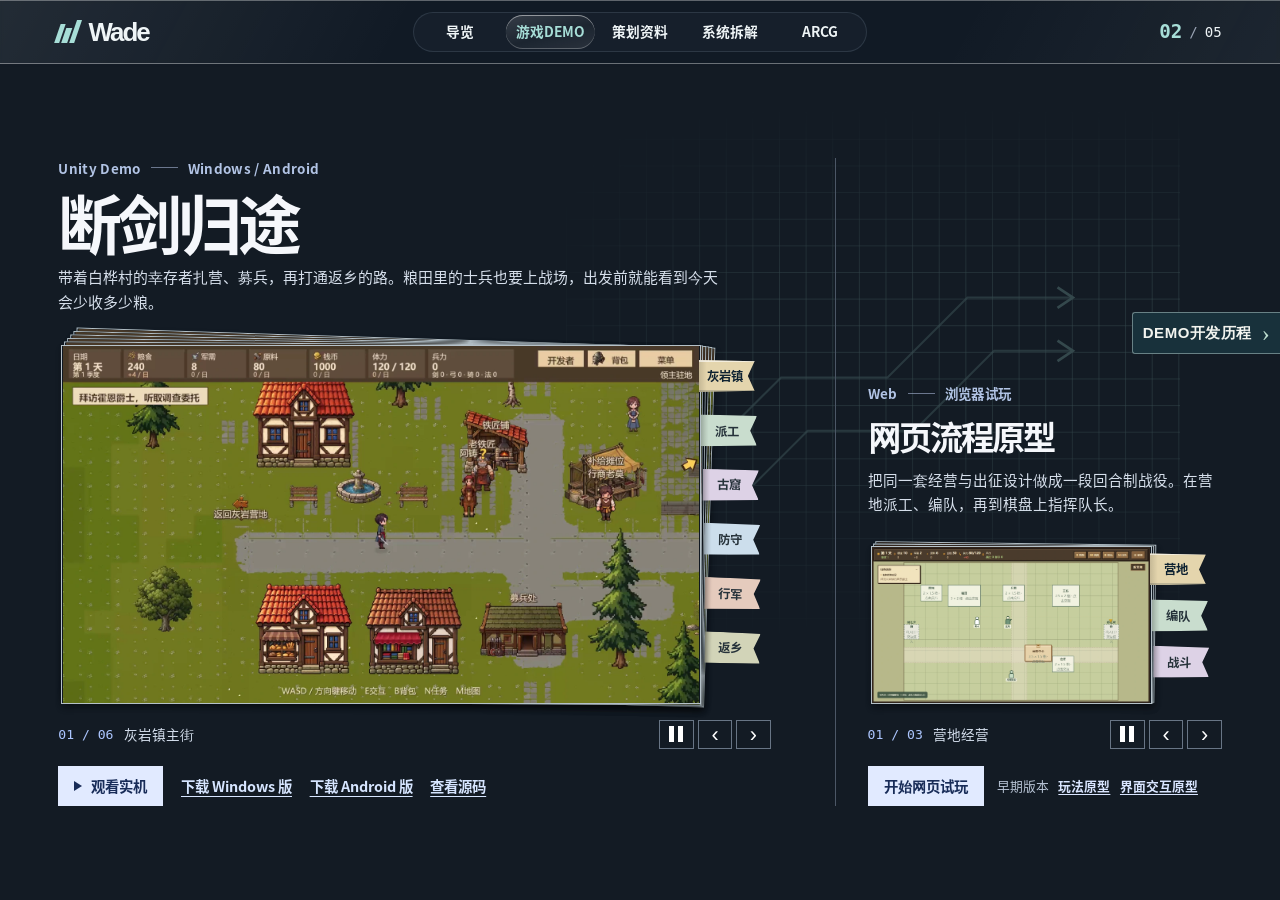
==== history-preview/index.html @ 0aab3ad0 "Publish revised portfolio PDFs and eight-stage development board" ====
<!doctype html>
<html lang="zh-CN">
<head><link rel="stylesheet" href="tabs.css"><script src="demo-entry.js"></script>
  <meta charset="utf-8">
  <meta name="viewport" content="width=device-width, initial-scale=1, viewport-fit=cover">
  <meta name="theme-color" content="#edf1f6">
  <meta name="description" content="金权伟的游戏策划作品。试玩《断剑归途》，阅读玩法设计、制作规格和两篇商业游戏系统拆解。">
  <title>金权伟 Wade · 游戏策划作品集</title>
  <link rel="icon" href="../assets/exhibit/mark.svg" type="image/svg+xml">
  <link rel="stylesheet" href="../style.css">
  <script defer blocking="render" src="portfolio.js"></script>
</head>
<body>
<a class="skip" href="#main">跳至作品</a>
<header class="mast">
  <div class="mast-inner">
    <a class="brand" href="#top" aria-label="Wade，返回作品导览"><i class="fold-mark" aria-hidden="true"><i></i><i></i><i></i></i><b>Wade</b></a>
    <nav class="track" aria-label="作品章节">
      <a href="#top" aria-current="location">导览</a><a href="#flagship">游戏DEMO</a><a href="#materials">策划资料</a><a href="#research">系统拆解</a><a href="#arcg">ARCG</a>
    </nav>
    <span class="folio" aria-live="polite"><strong id="folio-index">01</strong><span>/</span>05</span>
  </div>
</header>
<main id="main" tabindex="-1">
  <section class="scene home" id="top" aria-labelledby="home-title">
    <div class="home-poster">
      <div class="poster-inner">
        <div class="signature">
          <p class="byline"><b>金权伟</b><span lang="en">Wade</span></p>
          <h1 id="home-title">游戏策划<br><em>作品集</em></h1>
          <p class="intent"><span>求职意向</span>系统策划 / 玩法策划</p>
          <div class="portfolio-pdf"><a class="pdf-read" href="../assets/files/portfolio.pdf" target="_blank" rel="noopener">阅读作品集 PDF</a><span>13 页</span><a class="pdf-download" href="../assets/files/portfolio.pdf" download="金权伟_游戏策划作品集.pdf">下载 PDF</a></div>
          <div class="contact"><a href="mailto:austwed@foxmail.com">austwed@foxmail.com</a><span>微信　austwed</span></div>
        </div>
        <div class="exhibit" aria-label="《断剑归途》世界地图、策划文档、拆解内页和 ARCG 实机">
          <div class="registration" aria-hidden="true"><i></i><i></i></div>
          <a class="sheet sample-spec" data-piece="materials" href="#materials"><span class="paper-excerpt"><small>断剑归途 · 游戏设计规格书</small><strong>队长成长</strong><span>第 4.6 节　规格节选</span><span class="spec-lines"><span>成长范围<b>1 至 9 级</b></span><span>主动技能<b>每人 1 个</b></span><span>随机队长特性<b>0 至 3 项</b></span></span></span><span class="piece-caption"><b>策划文档</b></span></a>
          <a class="sheet sample-research" data-piece="research" href="#research"><span class="paper-excerpt"><small>边缘世界 · 系统设计拆解</small><strong>4.3 工作管理</strong><span>4.3.1 工作优先级</span><img src="../assets/exhibit/work-priorities.webp" alt="拆解原文图 4-2，殖民者工作优先级面板"><small>图 4-2　工作优先级面板</small></span><span class="piece-caption"><b>游戏拆解案</b></span></a>
          <a class="map-piece" data-piece="flagship" href="#flagship">
            <span class="paper-map" role="img" aria-label="《断剑归途》游戏中的山脉、河流与村镇道路"><i></i><i></i><i></i><i></i></span>
            <span class="piece-caption"><b>RPG DEMO</b></span>
          </a>
          <a class="sample-arcg" data-piece="arcg" href="#arcg"><img src="../assets/arcg.webp" alt="桌面实体卡上的 AR 战斗"><span class="piece-caption"><b>AR卡牌毕设</b></span></a>
        </div>
      </div>
    </div>
    <div class="inventory wrap" aria-label="完整作品目录">
      <div class="catalog-column" data-group="flagship">
        <h2><a href="#flagship"><span>02</span>游戏与原型</a></h2>
        <ul>
          <li><a href="https://github.com/Austwed/RPGDemo/releases/tag/v0.1.0" target="_blank" rel="noopener">《断剑归途》Unity Demo</a></li>
          <li><a href="https://www.bilibili.com/video/BV1dsyDzPEdx/" target="_blank" rel="noopener">Unity 实机（可暂停即时战斗）</a></li>
          <li><a href="../assets/play/birch-camp/index.html" target="_blank" rel="noopener">网页流程原型（回合制）</a></li>
          <li><a href="../assets/prototypes/gameplay/index.html" target="_blank" rel="noopener">玩法原型</a><a href="../assets/prototypes/interaction/index.html" target="_blank" rel="noopener">界面交互原型</a></li>
        </ul>
      </div>
      <div class="catalog-column" data-group="materials">
        <h2><a href="#materials"><span>03</span>设计与制作资料</a></h2>
        <ul>
          <li><a href="../read/brief/index.html" target="_blank" rel="noopener">《断剑归途》<wbr><span class="work-name">玩法与流程设计</span></a></li>
          <li><a href="../read/design/index.html" target="_blank" rel="noopener">《断剑归途》<wbr><span class="work-name">游戏设计规格书</span></a></li>
          <li><a href="../read/system-table/index.html" target="_blank" rel="noopener">系统数值配置表</a><a href="../read/trial-table/index.html" target="_blank" rel="noopener">试玩调参表</a></li>
          <li><a href="../assets/tools/map-editor/index.html" target="_blank" rel="noopener">场景地图编辑器</a><a href="../read/retrospective/index.html" target="_blank" rel="noopener">项目复盘</a></li>
          <li><a href="https://github.com/Austwed/RPGDemo" target="_blank" rel="noopener">Unity 工程源码</a><a href="../read/demo-study/index.html" target="_blank" rel="noopener">《断剑归途》Demo 拆解案</a></li>
        </ul>
      </div>
      <div class="catalog-column" data-group="research">
        <h2><a href="#research"><span>04</span>游戏系统拆解</a></h2>
        <ul><li><a href="../assets/files/rimworld.pdf" target="_blank" rel="noopener">《边缘世界》<wbr><span class="work-name">系统设计拆解</span></a></li><li><a href="../assets/files/starrail.pdf" target="_blank" rel="noopener">《崩坏：星穹铁道》<wbr><span class="work-name">系统设计拆解</span></a></li></ul>
      </div>
      <div class="catalog-column" data-group="arcg">
        <h2><a href="#arcg"><span>05</span>ARCG</a></h2>
        <ul>
          <li><a href="../assets/documents/arcg-portfolio-case.pdf" target="_blank" rel="noopener">ARCG 实体卡牌对战</a></li>
          <li><a href="https://www.bilibili.com/video/BV1gdEE6pEBU/" target="_blank" rel="noopener">ARCG 实机演示</a><a href="../assets/files/thesis.pdf" target="_blank" rel="noopener">毕业论文</a></li>
        </ul>
      </div>
    </div>
  </section>

  <section class="scene flagship" id="flagship" aria-labelledby="game-title"><button class="history-trigger" type="button">DEMO开发历程<i>›</i></button>
    <svg class="tactics" viewBox="0 -140 600 530" aria-hidden="true"><defs><pattern id="tiles" width="26" height="26" patternUnits="userSpaceOnUse"><path d="M26 0H0V26" fill="none" stroke="currentColor"/></pattern>
      <linearGradient id="grid-fade" x2="0" y2="1" gradientUnits="objectBoundingBox"><stop offset="0%" stop-color="white" stop-opacity="0"/><stop offset="34%" stop-color="white"/><stop offset="56%" stop-color="white"/><stop offset="82%" stop-color="white" stop-opacity=".4"/><stop offset="100%" stop-color="white" stop-opacity="0"/></linearGradient>
      <mask id="tactics-fade"><rect y="-140" width="600" height="530" fill="url(#grid-fade)"/></mask></defs>
      <path fill="url(#tiles)" mask="url(#tactics-fade)" d="M0 -140h600v530H0z"/><g fill="none" stroke="currentColor" stroke-width="2"><path class="route" pathLength="1" d="M28 207h104l78-78h104l78-78h103"/><path class="route" pathLength="1" d="M80 233h104l52-52h104l78-78h77"/>
<path class="signal first" d="M-15 -10 0 0-15 10"/><path class="signal second" d="M-15 -10 0 0-15 10"/></g></svg>
    <div class="wrap game-spread">
      <article class="game-main">
        <div class="game-preview">
        <p class="eyeline">Unity Demo <span class="rule"></span> Windows / Android</p>
        <h2 id="game-title">断剑归途</h2>
        <p class="lead">带着白桦村的幸存者扎营、募兵，再打通返乡的路。粮田里的士兵也要上战场，出发前就能看到今天会少收多少粮。</p>
        <div class="album" id="unity-album" aria-label="Unity 实机相册">
          <div class="album-stage"><div class="prints"><img src="../assets/exhibit/town.webp" alt="Unity 实机，灰岩镇主街"></div></div>
          <div class="album-foot"><span class="frame-count">01 / 06</span><span class="frame-caption">灰岩镇主街</span><div class="album-buttons"><button type="button" data-step="-1" aria-label="Unity 相册上一张">‹</button><button type="button" data-step="1" aria-label="Unity 相册下一张">›</button></div></div>
        </div>
        </div>
        <div class="actions"><a class="action-primary" href="https://www.bilibili.com/video/BV1dsyDzPEdx/" target="_blank" rel="noopener"><i class="play" aria-hidden="true"></i>观看实机</a><a href="https://github.com/Austwed/RPGDemo/releases/download/v0.1.0/RPGDemo-Windows-x64-0e2e657.zip" target="_blank" rel="noopener">下载 Windows 版</a><a href="https://github.com/Austwed/RPGDemo/releases/download/v0.1.0/RPGDemo-Android-arm64-0e2e657.apk" target="_blank" rel="noopener">下载 Android 版</a><a href="https://github.com/Austwed/RPGDemo" target="_blank" rel="noopener">查看源码</a></div>
      </article>
      <article class="game-proto">
        <div class="game-preview">
        <p class="eyeline">Web <span class="rule"></span> 浏览器试玩</p>
        <h3>网页流程原型</h3>
        <p class="lead">把同一套经营与出征设计做成一段回合制战役。在营地派工、编队，再到棋盘上指挥队长。</p>
        <div class="album" id="web-album" aria-label="网页流程原型相册">
          <div class="album-stage"><div class="prints"><img src="../assets/exhibit/web-camp.webp" alt="网页流程原型，营地设施与工作岗位"></div></div>
          <div class="album-foot"><span class="frame-count">01 / 03</span><span class="frame-caption">营地经营</span><div class="album-buttons"><button type="button" data-step="-1" aria-label="网页原型相册上一张">‹</button><button type="button" data-step="1" aria-label="网页原型相册下一张">›</button></div></div>
        </div>
        </div>
        <div class="proto-footer"><div class="actions"><a class="action-primary" href="../assets/play/birch-camp/index.html" target="_blank" rel="noopener">开始网页试玩</a></div>
        <p class="early">早期版本 <a href="../assets/prototypes/gameplay/index.html" target="_blank" rel="noopener">玩法原型</a><a href="../assets/prototypes/interaction/index.html" target="_blank" rel="noopener">界面交互原型</a></p></div>
      </article>
    </div>
  </section>

  <section class="scene materials" id="materials" aria-labelledby="docs-title">
    <div class="wrap docs-inner">
      <div class="section-head docs-head"><div><p class="eyeline">断剑归途</p><h2 id="docs-title">设计与制作资料</h2></div><div class="project-reading"><p class="history-link">从早期灰盒到返乡主线<a class="text-link" href="../read/retrospective/index.html" target="_blank" rel="noopener">阅读项目复盘</a></p><p class="history-link">GitHub 公开目录<a class="text-link" href="https://github.com/Austwed/RPGDemo/tree/main/%E7%AD%96%E5%88%92/DEMO" target="_blank" rel="noopener">查看 DEMO 策划资料</a></p><p class="history-link">系统与数值解析<a class="text-link" href="../read/demo-study/index.html" target="_blank" rel="noopener">阅读《断剑归途》Demo 拆解案</a></p></div></div>
      <div class="books">
        <article class="book-entry">
          <a href="../read/brief/index.html" class="book-jacket brief-jacket" aria-label="阅读《断剑归途》玩法与流程设计" target="_blank" rel="noopener"><span>断剑归途</span><b>玩法与<br>流程设计</b><i class="route-graphic" aria-hidden="true"></i><small><i>玩法设计　/　</i>6 章</small></a>
          <div class="book-copy"><p class="eyeline">玩法设计 · 6 章</p><h3><a href="../read/brief/index.html" target="_blank" rel="noopener">主线分支与场景交互</a></h3><p>从白桦村启程到返乡，沿途看玩家怎样派工、编队，以及在关键节点做选择。</p><a class="text-link" href="../read/brief/index.html" target="_blank" rel="noopener">阅读全文</a></div>
        </article>
        <article class="book-entry">
          <a href="../read/design/index.html" class="book-jacket spec-jacket" aria-label="阅读《断剑归途》游戏设计规格书" target="_blank" rel="noopener"><span>断剑归途</span><b>游戏设计<br>规格书</b><i class="spec-graphic" aria-hidden="true"></i><small><i>制作规格　/　</i>12 章</small></a>
          <div class="book-copy"><p class="eyeline">制作规格 · 12 章</p><h3><a href="../read/design/index.html" target="_blank" rel="noopener">系统规则、数值与验收</a></h3><p>可逐项查数值公式、关卡触发条件、存档写入时机和实机验收标准。</p><div class="inline-links"><a class="text-link" href="../read/design/index.html" target="_blank" rel="noopener">阅读全文</a><a class="text-link" download="断剑归途-游戏设计规格书.pdf" href="../assets/files/design-spec.pdf" target="_blank" rel="noopener">下载 PDF</a></div></div>
        </article>
      </div>
      <div class="ledger-pair">
        <div class="resource-ledger"><h3>数值配表</h3>
          <div><a href="../read/system-table/index.html" target="_blank" rel="noopener">系统数值配置表</a><p>六个配置页签加字段定义，按四个主题在线查阅。</p><small><a href="../assets/files/system.xlsx" download="断剑归途-系统数值配置表.xlsx">下载 XLSX</a></small></div>
          <div><a href="../read/trial-table/index.html" target="_blank" rel="noopener">试玩调参表</a><p>单页八个配置区，按对象查单位、装备、营地产出和关卡军需。</p><small><a href="../assets/files/trial.xlsx" download="断剑归途-试玩调参表.xlsx">下载 XLSX</a></small></div>
        </div>
        <div class="resource-ledger"><h3>工程与工具</h3>
          <div><a href="../assets/tools/map-editor/index.html" target="_blank" rel="noopener">场景地图编辑器</a><p>打开七张底图，改地形、部署区和出口。</p><small>Web</small></div>
          <div><a href="https://github.com/Austwed/RPGDemo" target="_blank" rel="noopener">Unity 工程源码</a><p>场景、运行脚本、配置与版本记录。</p><small>GitHub</small></div>
        </div>
      </div>
    </div>
  </section>

  <section class="scene research" id="research" aria-label="游戏系统拆解">
    <div class="shelf wrap"><h2>游戏系统拆解</h2><div class="volumes"><article class="volume bronze"><div class="binding">
        <button type="button" class="lid" aria-expanded="false" aria-controls="rimworld-contents" aria-label="翻开《边缘世界》目录"><span class="edition">系统设计拆解　/　金权伟</span><span class="seal"><img alt="" src="../assets/exhibit/rimworld-icon.webp"></span><span class="book-name">边缘世界</span><i lang="en">RimWorld</i><span class="lid-foot">26 页 · PDF <b>翻开目录</b></span></button>
        <div class="contents" id="rimworld-contents" inert><div class="toc-head"><h3>边缘世界 · 目录</h3><button type="button" class="shut">合上</button></div><ol><li><a target="_blank" rel="noopener" href="../assets/files/rimworld.pdf#page=3"><span>01</span><strong>游戏信息</strong><small>产品概况</small><b>3</b></a></li><li><a target="_blank" rel="noopener" href="../assets/files/rimworld.pdf#page=4"><span>02</span><strong>核心玩法</strong><small>操作与体验</small><b>4</b></a></li><li><a target="_blank" rel="noopener" href="../assets/files/rimworld.pdf#page=7"><span>03</span><strong>殖民者系统</strong><small>能力与身心状态</small><b>7</b></a></li><li><a target="_blank" rel="noopener" href="../assets/files/rimworld.pdf#page=11"><span>04</span><strong>经营系统</strong><small>工作管理、基地布局</small><b>11</b></a></li><li><a target="_blank" rel="noopener" href="../assets/files/rimworld.pdf#page=17"><span>05</span><strong>战斗系统</strong><small>防护与战术部署</small><b>17</b></a></li><li><a target="_blank" rel="noopener" href="../assets/files/rimworld.pdf#page=24"><span>06</span><strong>总结</strong><small>局限与扩展</small><b>24</b></a></li></ol><div class="volume-actions"><a class="whole" href="../assets/files/rimworld.pdf" target="_blank" rel="noopener">从头开始阅读</a><a class="whole" href="../assets/files/rimworld.pdf" download="边缘世界-拆解案.pdf">下载文件</a></div></div></div><p class="volume-note">从殖民者的能力与伤病，读到工作分配、基地布局和袭击防守。</p></article><article class="volume astral"><div class="binding">
        <button type="button" class="lid" aria-expanded="false" aria-controls="starrail-contents" aria-label="翻开《崩坏：星穹铁道》目录"><span class="edition">系统设计拆解　/　金权伟</span><span class="seal"><img alt="" src="../assets/exhibit/starrail-icon.webp"></span><span class="book-name">崩坏：<wbr><span style="white-space:nowrap">星穹铁道</span></span><i lang="en">Honkai: Star Rail</i><span class="lid-foot">36 页 · PDF <b>翻开目录</b></span></button>
        <div class="contents" id="starrail-contents" inert><div class="toc-head"><h3>崩坏：星穹铁道 · 目录</h3><button type="button" class="shut">合上</button></div><ol><li><a target="_blank" rel="noopener" href="../assets/files/starrail.pdf#page=3"><span>01</span><strong>游戏概述</strong><small>定位与循环</small><b>3</b></a></li><li><a target="_blank" rel="noopener" href="../assets/files/starrail.pdf#page=5"><span>02</span><strong>角色与养成系统</strong><small>遗器与资源</small><b>5</b></a></li><li><a target="_blank" rel="noopener" href="../assets/files/starrail.pdf#page=11"><span>03</span><strong>战斗与关卡系统</strong><small>配队与挑战</small><b>11</b></a></li><li><a target="_blank" rel="noopener" href="../assets/files/starrail.pdf#page=20"><span>04</span><strong>商业化系统</strong><small>货币与跃迁</small><b>20</b></a></li><li><a target="_blank" rel="noopener" href="../assets/files/starrail.pdf#page=27"><span>05</span><strong>运营系统</strong><small>版本与日常</small><b>27</b></a></li><li><a target="_blank" rel="noopener" href="../assets/files/starrail.pdf#page=34"><span>06</span><strong>剧情与叙事系统</strong><small>角色与剧情</small><b>34</b></a></li><li><a target="_blank" rel="noopener" href="../assets/files/starrail.pdf#page=35"><span>07</span><strong>系统联动与设计总结</strong><small>设计总结</small><b>35</b></a></li></ol><div class="volume-actions"><a class="whole" href="../assets/files/starrail.pdf" target="_blank" rel="noopener">从头开始阅读</a><a class="whole" href="../assets/files/starrail.pdf" download="崩坏：星穹铁道-拆解案.pdf">下载文件</a></div></div></div><p class="volume-note">沿角色获取、组队和高难挑战，追踪养成投入、商业化与版本运营。</p></article></div></div></section>
  <section id="arcg" class="scene ar-show" aria-labelledby="ar-title"><div class="ar-layout wrap"><div class="ar-text"><p class="eyeline">本科毕业设计　/　Unity · Vuforia</p><h2 id="ar-title">ARCG</h2><h3>实体卡牌对战</h3><p>把角色卡放到桌上，镜头里就多了一名战斗角色。图鉴保存卡牌等级和归属，移走环境卡，场上的持续效果也随之解除。</p><div class="inline-links"><a href="../assets/documents/arcg-portfolio-case.pdf" target="_blank" rel="noopener">两页项目案例</a><a href="../assets/files/thesis.pdf" target="_blank" rel="noopener">阅读毕业论文</a></div></div><a class="ar-monitor" href="https://www.bilibili.com/video/BV1gdEE6pEBU/" target="_blank" rel="noopener"><img src="../assets/arcg.webp" alt="实体卡牌上显示角色与对战状态"><span><i class="play"></i> 观看B站实机演示视频</span></a><a class="catalog-photo" href="../assets/documents/arcg-portfolio-case.pdf#page=2" target="_blank" rel="noopener"><img src="../assets/exhibit/arcg-catalog.webp" alt="ARCG 图鉴实机，角色卡列表、模型和解锁费用"><span>角色卡图鉴</span></a><div class="catalog-story"><h3>卡牌图鉴与养成</h3><p><span>图鉴按角色、道具和环境分组，选中卡牌即可查看模型、等级和养成费用。</span><span>玩家可以在图鉴里分配角色卡，识卡入场时会核对归属。</span></p><a class="text-link" href="../assets/documents/arcg-portfolio-case.pdf#page=2" target="_blank" rel="noopener">查看图鉴设计</a></div></div></section>
</main>
<script defer src="../analytics.js" data-account="austwade"></script>
</body>
</html>
---- history-preview/tabs.css ----
.branch-tab,#back.branch-tab,.history-trigger{
 position:absolute;z-index:5;top:var(--tab-y,33vh);transform:translateY(-50%);
 width:148px;height:42px;display:flex;align-items:center;justify-content:space-evenly;
 background:#18313b;color:#f2f4ef;border:1px solid #688185;border-radius:0;
 font:600 15px/1.2 "Microsoft YaHei",sans-serif;letter-spacing:.035em;cursor:pointer;padding:0
}
#back.branch-tab{left:0;border-left:0;border-radius:0 3px 3px 0}
.history-trigger{right:0;border-right:0;border-radius:3px 0 0 3px}
.branch-tab i,.history-trigger i{font:24px/1 Georgia,serif;color:#bddecf}
.branch-tab:hover,.history-trigger:hover{background:#2d4c54}
@media(min-width:960px){.cover .flagship .tactics{top:calc(var(--tab-y,33vh) - 4vw);right:100px}}
@media(max-width:959px){.history-trigger{position:relative;top:auto;transform:none;align-self:flex-end;margin:8px 0}#back.branch-tab{position:relative;top:auto;transform:none;margin-top:8px}}
.flagship .tactics{margin-top:-11.2vw}
.flagship.is-current .tactics .route{animation:none;stroke-dasharray:1;stroke-dashoffset:0;opacity:.65}
.tactics .signal{stroke-width:2.6;offset-rotate:auto;offset-distance:100%;offset-anchor:0 0;transform-box:view-box}
.tactics .signal.first{offset-path:path("M28 207h104l78-78h104l78-78h103")}
.tactics .signal.second{offset-path:path("M80 233h104l52-52h104l78-78h77")}
@media(prefers-reduced-motion:no-preference){
 .flagship.is-current .tactics .route{animation:draw-route 1.3s ease-out both}
 .flagship.is-current .tactics .signal{animation:travel-signal 1.3s ease-out both}
 @keyframes draw-route{from{stroke-dashoffset:1}to{stroke-dashoffset:0}}
 @keyframes travel-signal{from{offset-distance:0%}to{offset-distance:100%}}
}
@media(max-width:660px){.flagship .tactics{margin-top:-14.46vw}}

@view-transition{navigation:auto}
@media(prefers-reduced-motion:no-preference){
 html:is(.history-enter,.history-return)::view-transition-group(*){animation-duration:480ms}
 html:is(.history-enter,.history-return)::view-transition-image-pair(root){isolation:isolate}
 html:is(.history-enter,.history-return)::view-transition-old(root),
 html:is(.history-enter,.history-return)::view-transition-new(root){mix-blend-mode:normal;animation:none}
 html.history-enter::view-transition-new(root){animation:board-slide-in 480ms cubic-bezier(.35,0,.2,1) both}
 html.history-return::view-transition-old(root){z-index:1;animation:board-slide-out 480ms cubic-bezier(.35,0,.2,1) both}
 /* Move each snapshot group in viewport coordinates, keeping its captured rotation inside. */
 html.history-return::view-transition-group(.history-sticker){animation:board-slide-out 480ms cubic-bezier(.35,0,.2,1) both}
 html.history-return::view-transition-old(.history-sticker){
  transform-origin:48% 1%;animation:history-note-out 360ms cubic-bezier(.4,0,.65,1) both
 }
 @keyframes history-note-out{to{scale:.12;opacity:0}}
 @keyframes board-slide-out{from{translate:0}to{translate:100vw 0}}
 @keyframes board-slide-in{from{translate:100vw 0}to{translate:0}}
}
@media(prefers-reduced-motion:reduce){@view-transition{navigation:none}}
---- style.css ----
@font-face{font-family:Archive;src:url("assets/fonts/body.woff") format("woff");font-weight:400;font-display:swap}
@font-face{font-family:Archive;src:url("assets/fonts/bold.woff") format("woff");font-weight:650 900;font-display:swap}
:root {
  --paper:#f3f5f8; --ink:#171d29; --muted:#566274; --line:#c4ccd8;
  --blue:#2349d5; --poster:#214ba5; --poster-line:#ffffff20; --ice:#d7e6ff;
  --bar:65px; --gutter:clamp(1.25rem,4.55vw,5.8rem); --limit:1640px;
  --ease:cubic-bezier(.21,.78,.23,1); --mono:"IBM Plex Mono","Cascadia Mono",Consolas,monospace;
  --sans:Inter,"Noto Sans SC","PingFang SC","Microsoft YaHei",Archive,sans-serif;
  font-family:var(--sans); color:var(--ink); background:var(--paper); font-size:100%;
}
*{box-sizing:border-box}
html{scroll-padding-top:var(--bar);-webkit-text-size-adjust:100%}
body,h1,h2,h3,p,figure,ul{margin:0}
body{line-height:1.55;overflow-wrap:break-word}
a{color:inherit;text-decoration:none}
a:focus-visible,button:focus-visible{outline:3px solid #e5962c;outline-offset:4px}
button{font:inherit;color:inherit;cursor:pointer}
img{display:block;max-width:100%}
.wrap,.poster-inner,.mast-inner{width:min(100%,var(--limit));margin-inline:auto;padding-inline:var(--gutter)}
.skip{position:fixed;z-index:100;left:1rem;top:-8rem;background:white;color:#111;padding:.7rem}
.skip:focus{top:.5rem}
.mast{position:sticky;top:0;z-index:20;background:#f5f7fa;border-bottom:1px solid var(--line)}
.mast-inner{min-height:64px;display:grid;align-items:center;grid-template-columns:1fr auto 1fr;gap:1.6rem}
.brand,.fold-mark,.track,.folio,.byline,.contact,.eyeline,.actions,.inline-links,.album-foot,.album-buttons,.study-edition,.study-foot{display:flex;align-items:center}
.brand{justify-self:start;gap:.62rem;line-height:1}
.brand b{font:750 1.62rem/.95 "Instrument Sans",Arial,sans-serif;letter-spacing:-.075em}
.fold-mark{transform:skew(-19deg);gap:2px;height:1.35rem;align-items:flex-end}
.fold-mark i{width:.34rem;height:1.16rem;background:var(--blue)}
.fold-mark i:nth-child(2){height:.9rem}.fold-mark i:nth-child(3){height:1.42rem}
.track{align-self:stretch;gap:.25rem;min-width:0}
.track a{position:relative;min-width:5.25rem;padding:.15rem .5rem 0;display:grid;place-items:center;color:#586273;font-size:.86rem;font-weight:650}
.track a:after{content:"";position:absolute;inset:auto 0 0;height:3px;background:#dbe1e9}
.track a[aria-current],.track a:hover{color:var(--blue)}
.track a[aria-current]:after{background:var(--blue)}
.folio{justify-self:end;gap:.5em;font:500 .88rem/1 var(--mono);color:#526074;white-space:nowrap}
.folio strong{color:var(--blue);font-size:1.2rem}.folio span{color:#9aa4b4}
.scene{position:relative;isolation:isolate;background:var(--paper);display:flex;flex-direction:column;justify-content:center;min-height:calc(100svh - var(--bar))}
html.cover,html.cover body{overflow:hidden;overscroll-behavior:none}
.cover main{height:calc(100dvh - var(--bar));position:relative;overflow:hidden;isolation:isolate}
.cover .scene{position:absolute;inset:0;min-height:0;visibility:hidden;pointer-events:none}
.cover .scene.is-current,.cover .scene.in-motion{visibility:visible}
.cover .scene.is-current{pointer-events:auto}
.home{justify-content:flex-start;--poster-grid:clamp(32px,4.05vw,70px)}
.home-poster{background:var(--poster);color:white;position:relative;flex:1;display:grid;align-content:center;isolation:isolate}
.home-poster:before{content:"";position:absolute;inset:0;z-index:-1;background-image:linear-gradient(var(--poster-line) 1px,transparent 1px),linear-gradient(90deg,var(--poster-line) 1px,transparent 1px);background-size:var(--poster-grid) var(--poster-grid);mask-image:linear-gradient(100deg,transparent 12%,#000 67%)}
.poster-inner{display:grid;grid-template-columns:43% 57%;align-items:center;padding-block:clamp(1.35rem,4.3vh,3.4rem)}
.signature{position:relative;z-index:2}
.byline{gap:.95rem;color:#dce8ff;font-size:.94rem}
.byline b{color:white;font-size:1.1rem}.byline span{border-left:1px solid #a7bbdf;padding-left:.95rem}
h1{font-size:clamp(3.9rem,min(7.5vw,10.4vh),7.4rem);line-height:1.04;font-weight:790;letter-spacing:-.045em;margin:.26em 0 .22em}
h1 em{font:inherit;color:var(--ice)}
.personal{max-width:28em;font-size:clamp(.94rem,1.12vw,1.08rem);line-height:1.7;color:#edf3ff;text-wrap:pretty}
.contact{gap:1.3rem;flex-wrap:wrap;margin-top:1rem;font-size:.8rem;color:#e3edff}
.contact a{font:500 .82rem var(--mono);text-decoration:underline;text-underline-offset:4px}
.exhibit{width:100%;height:clamp(265px,36vh,440px);position:relative;isolation:isolate;user-select:none}
.registration{position:absolute;inset:4% 4% 1% 3%;border:1px solid #c5d7ff52;border-radius:50%;transform:rotate(-14deg);pointer-events:none}
.registration:after,.registration:before{content:"+";position:absolute;font:400 1.45rem/1 var(--mono);color:#c7d9ff;transform:rotate(14deg)}
.registration:after{right:5%;top:13%}.registration:before{bottom:8%;left:12%}
.exhibit figure{position:absolute;transition:translate .32s var(--ease),filter .32s var(--ease)}
.map-piece{width:70%;left:9%;top:22%;transform:rotate(-8deg);z-index:4;filter:drop-shadow(0 15px 12px #071b4a55)}
.paper-map{display:flex;aspect-ratio:2.1;background:transparent;align-items:stretch}
.paper-map i{width:25.1%;border-block:5px solid #eff1dc;background:url("assets/exhibit/world-map.png") 0 / 400% 100% no-repeat;transform:skewY(-6deg);position:relative}
.paper-map i:nth-child(2){background-position:33.333% 0;transform:skewY(6deg)}
.paper-map i:nth-child(3){background-position:66.667% 0}
.paper-map i:nth-child(4){background-position:100% 0;transform:skewY(6deg)}
.paper-map i:after{content:"";position:absolute;inset:-5px 0;background:linear-gradient(90deg,#0001,transparent 35%,#fff2)}
.paper-map i:nth-child(even):after{background:linear-gradient(90deg,#18213d40,#17213612 76%);border-left:1px solid #0002}
.map-piece figcaption,.sample-horse figcaption{position:absolute;font-size:.73rem;font-weight:700;white-space:nowrap;line-height:1.5}
.map-piece figcaption{right:5%;bottom:-.85rem;background:#f7f8f1;color:#243343;padding:.12rem .65rem;box-shadow:2px 3px 0 #18325f38}
.map-piece figcaption span{margin-inline:.24rem;color:#728199}
.sheet{background:white;padding:.52rem .52rem 1.4rem;box-shadow:4px 10px 17px #0c164942;width:24%;aspect-ratio:.74;overflow:hidden}
.sheet img{height:100%;width:100%;object-fit:cover;object-position:center top}
.sheet figcaption{position:absolute;bottom:.22rem;left:.55rem;font-size:.65rem;font-weight:700;color:#374254}
.sample-spec{right:3%;top:1%;transform:rotate(12deg);z-index:1}
.sample-research{left:2%;top:11%;transform:rotate(-14deg);z-index:2}
.sample-horse{z-index:5;right:2%;bottom:2%;width:19%;filter:drop-shadow(2px 6px 0 #10235345)}
.sample-horse img{height:clamp(62px,9vh,113px);width:auto;image-rendering:pixelated;margin:auto}
.sample-horse figcaption{position:static;text-align:center;color:#e1ecff;margin-top:.28rem}
.exhibit [data-front]{z-index:8;translate:0 -8px;filter:drop-shadow(0 10px 14px #101b4e66)}
.inventory{flex:none;display:grid;grid-template-columns:1.04fr 1.22fr 1.08fr .99fr;gap:clamp(1rem,2.8vw,3.5rem);padding-top:clamp(1.15rem,3.3vh,2.35rem);padding-bottom:clamp(1.35rem,3.6vh,2.8rem)}
.catalog-column{min-width:0;border-top:2px solid #293244;padding-top:.67rem}
.catalog-column h2{font-size:clamp(1rem,1.36vw,1.35rem);letter-spacing:-.045em;margin-bottom:.55rem}
.catalog-column h2 a{display:inline-flex;gap:.63rem;align-items:baseline}
.catalog-column h2 span{font:600 .77rem var(--mono);color:var(--blue)}
.catalog-column ul{padding:0;list-style:none}
.catalog-column li{display:flex;align-items:baseline;flex-wrap:wrap;gap:0 .8rem;font-size:clamp(.81rem,1vw,1rem);line-height:1.85}
.catalog-column li a{color:#344153;text-decoration:underline;text-decoration-color:#a3b1c566;text-underline-offset:3px;text-decoration-thickness:1px}
.catalog-column .work-name{white-space:nowrap}
.catalog-column a:hover,.book-copy h3 a:hover,.resource-ledger a:hover{color:var(--blue);text-decoration:underline;text-underline-offset:.23em}
.eyeline{gap:.62rem;font-size:.84rem;font-weight:650;letter-spacing:.025em}
.rule{height:1px;background:currentColor;width:1.7rem;opacity:.55}
.section-head{display:flex;align-items:baseline;justify-content:space-between}
.section-head h2,.game-main h2{font-weight:800;letter-spacing:-.065em;line-height:1.12}
.section-head h2{font-size:clamp(2.45rem,4.4vw,5rem)}
.section-head .eyeline{color:var(--blue);margin-bottom:.45rem}
.flagship{background:#131b24;color:#f5f7fb}
.game-spread{display:grid;grid-template-columns:minmax(0,1.84fr) minmax(0,1fr);gap:clamp(1.8rem,5vw,6rem);align-items:end;padding-block:clamp(1.1rem,3.75vh,3.1rem)}
.game-main,.game-proto{min-width:0}
.game-main h2{font-size:clamp(2.8rem,min(5vw,8vh),5.9rem);margin:.12em 0}
.flagship .eyeline{color:#b2c4e5;font:550 .84rem var(--sans)}
.lead{font-size:clamp(.93rem,1.12vw,1.1rem);line-height:1.65;color:#d6dfeb;max-width:45em;text-wrap:pretty}
.game-proto{border-left:1px solid #4c5766;padding-left:clamp(1.15rem,2.5vw,2.75rem)}
.game-proto h3{font-size:clamp(1.65rem,2.6vw,3rem);letter-spacing:-.055em;margin:.19em 0}
.game-proto .lead{font-size:clamp(.91rem,1.04vw,1.02rem)}
.album{margin:clamp(.85rem,2.3vh,1.8rem) 0 .75rem}
.album-stage{padding:5px 9px 5px 1px;touch-action:pan-y pinch-zoom;user-select:none}
.prints{position:relative;aspect-ratio:16/9;isolation:isolate;background:#27313c;box-shadow:0 8px 20px #05080f55}
.game-main .album{max-width:min(100%,calc((100svh - 315px)*1.7778))}
.prints img{width:100%;height:100%;object-fit:contain;position:absolute;inset:0;background:#101720;border:1px solid #c9d1d6;pointer-events:none}
.cover .scene{touch-action:pan-x pinch-zoom}
.album-foot{gap:.65rem;min-height:40px;color:#d4deec}
.frame-count{font:.78rem var(--mono);color:#acc6ff;white-space:nowrap}
.frame-caption{font-size:.85rem}
.album-buttons{gap:.25rem;margin-left:auto}
.album-buttons button{border:1px solid #687585;background:transparent;color:white;width:2.15rem;height:1.8rem;display:grid;place-content:center;font:400 1.35rem/1 Arial,sans-serif}
.album-buttons button:hover{background:#cedcf8;color:#152039;border-color:#cedcf8}
.actions,.inline-links{flex-wrap:wrap;gap:.55rem 1.1rem}
.actions a,.inline-links a,.text-link,.early a,.read-link{font-weight:650;text-decoration:underline;text-decoration-thickness:1px;text-underline-offset:.27em}
.actions a{font-size:.9rem;color:#d6e5ff}
.actions .action-primary{background:#e1eaff;border:1px solid #e1eaff;color:#182c58;padding:.48rem .95rem;display:inline-flex;align-items:center;gap:.55rem;text-decoration:none}
.actions a:hover,.early a:hover{color:white}.actions .action-primary:hover{background:white;color:#123089}
.play{display:inline-block;width:0;height:0;border-left:.5rem solid currentColor;border-block:.34rem solid transparent}
.early{font-size:.8rem;color:#b8c4d5;display:flex;flex-wrap:wrap;gap:.45rem .85rem;margin-top:.85rem}.early a{color:#d9e5ff}
.materials{background:#f1f4f8}
.docs-inner,.extras-inner{padding-block:clamp(1.5rem,4.5vh,3.8rem)}
.books{display:grid;grid-template-columns:1fr 1fr;gap:4%;margin-top:clamp(1.25rem,3vh,2.6rem);padding:clamp(1rem,3vh,2.3rem) 0;border-block:1px solid #a0acbc}
.book-entry{display:grid;grid-template-columns:minmax(100px,.72fr) minmax(0,1.35fr);align-items:center;gap:clamp(1rem,2.2vw,2.5rem)}
.book-jacket{display:flex;flex-direction:column;align-items:flex-start;justify-content:flex-start;position:relative;width:100%;max-width:200px;aspect-ratio:.78;padding:8% 8% 8% 12%;margin-left:2px;isolation:isolate;box-shadow:2px 0 #b5bec8,4px 0 #edf0f5,5px 1px #8f9aa9,7px 9px 12px #111d3729;overflow:hidden;transition:translate .2s var(--ease)}
.book-jacket:before{position:absolute;content:"";top:0;bottom:0;left:4%;width:1px;background:#ffffff50}
.book-jacket:hover{translate:0 -3px}
.book-jacket span,.book-jacket small{font-size:clamp(.64rem,.84vw,.82rem);line-height:1.4}
.book-jacket b{font-size:clamp(1.1rem,1.95vw,2.05rem);line-height:1.12;letter-spacing:-.07em;margin-top:12%}
.book-jacket small{margin-top:auto}
.book-jacket small i{font-style:normal}
.brief-jacket{background:#234fba;color:white}
.spec-jacket{background:#dbe3f0;color:#18294f}
.spec-jacket:before{background:#20366545}
.route-graphic,.spec-graphic{position:absolute;z-index:-1;inset:43% -23% 17% 4%;transform:skewY(-15deg)}
.route-graphic{background:repeating-linear-gradient(0deg,transparent 0 9%,#a3c2ff98 9% 11%,transparent 11% 15%);clip-path:polygon(0 75%,33% 14%,51% 43%,74% 0,100% 39%,100% 84%,75% 43%,55% 92%,34% 62%,5% 100%)}
.spec-graphic{inset:42% -9% 20% 21%;background-image:linear-gradient(#375a9138 1px,transparent 1px),linear-gradient(90deg,#375a9138 1px,transparent 1px);background-size:14px 14px;outline:1px solid #375a9170;box-shadow:5px 6px #dbe3f0,6px 7px #526f98,11px 12px #dbe3f0,12px 13px #526f98}
.book-copy .eyeline{color:#54627a;font-size:.79rem}
.book-copy h3,.extras-spread h3{font-size:clamp(1.35rem,2.1vw,2.35rem);line-height:1.25;letter-spacing:-.045em;margin:.5rem 0}
.book-copy>p:not(.eyeline),.extras-spread article>p:not(.eyeline){color:#495568;line-height:1.75;font-size:clamp(.92rem,1.08vw,1.08rem);text-wrap:pretty}
.book-copy .inline-links,.book-copy>.text-link{margin-top:1rem}
.text-link{color:var(--blue);display:inline-block;font-size:.9rem}
.text-link:hover,.read-link:hover{text-decoration-thickness:2px}
.docs-head{align-items:end;gap:1rem}
.history-link{display:flex;align-items:baseline;gap:.8rem;font-size:.84rem;color:var(--muted)}
.ledger-pair{display:grid;grid-template-columns:1fr 1fr;gap:0 4%;margin-top:clamp(.9rem,2.5vh,1.8rem)}
.resource-ledger h3{font-size:.85rem;color:#52637d;margin-bottom:.1rem}
.resource-ledger>div{display:grid;grid-template-columns:auto 1fr auto;align-items:baseline;gap:.8rem;padding:.85rem 0;border-bottom:1px solid #c6ced9}
.resource-ledger a{font-size:.95rem;font-weight:700;white-space:nowrap;color:#1d3575;text-decoration:underline;text-decoration-color:#7e97c0;text-underline-offset:.27em}
.resource-ledger p{color:#556174;font-size:.85rem;line-height:1.55}
.resource-ledger small{color:#566478;font:.73rem var(--mono)}
.research{background:linear-gradient(90deg,#dce6fa 50%,#202b48 50%)}
.research-spread{display:grid;grid-template-columns:1fr 1fr;min-height:calc(100svh - var(--bar));padding-inline:0}
.study{padding:clamp(1.8rem,5.2vh,4rem) clamp(1.5rem,4.55vw,5.8rem);display:flex;flex-direction:column;position:relative;min-width:0}
.rim{color:#142d67;background:#dce6fa}
.rail{background:#202b48;color:#edf3ff}
.study-edition{justify-content:space-between;gap:.8rem;border-top:2px solid currentColor;padding-top:.7rem;font-size:.83rem;font-weight:600}
.study-edition span+span{font-weight:400;opacity:.85}
.study-name{margin:auto 0 clamp(1.2rem,3.8vh,3rem);padding-top:clamp(2rem,6vh,6rem)}
.study-name p{font:500 clamp(1.05rem,1.5vw,1.75rem)/1.2 Georgia,serif;font-style:italic;margin-bottom:1.05rem}
.study-name h2{font-family:"Noto Serif SC","Songti SC","STSong","SimSun",serif;font-size:clamp(3.25rem,min(6.65vw,11vh),7rem);line-height:1.1;letter-spacing:-.07em;font-weight:700;min-height:2.2em}
.rim .study-name h2{max-width:2.15em}
.rail .study-name h2 .nowrap{display:block;white-space:nowrap}
.punct{font-size:.7em}
.study-copy{max-width:31em;font-size:clamp(1rem,1.25vw,1.3rem);line-height:1.85;text-wrap:pretty;min-height:5.55em}
.study-foot{justify-content:space-between;align-items:baseline;margin-top:clamp(1.5rem,7.2vh,6.5rem);padding-top:1rem;border-top:1px solid currentColor}
.study-foot>span{font:.86rem var(--mono)}
.study-foot b{font-weight:500;font-size:1.24rem}.study-foot i{margin:0 .35rem;opacity:.6}
.read-link{font-size:1.02rem}
.extras{background:#e8edf2}
.extras-spread{display:grid;grid-template-columns:1.3fr 1fr;gap:clamp(2rem,6.4vw,7rem);margin-top:clamp(1.3rem,3.4vh,3.5rem);align-items:start}
.arcg-picture,.sprite-proof{height:clamp(175px,29vh,338px);position:relative;display:grid;place-items:center;overflow:hidden;margin-bottom:1.25rem}
.arcg-picture{background:#172334;padding:.75rem;grid-template: minmax(0,1fr) / minmax(0,1fr)}
.arcg-picture img{min-height:0;min-width:0;height:100%;width:100%;object-fit:contain}
.arcg-picture span{position:absolute;bottom:.7rem;right:.7rem;display:flex;align-items:center;gap:.42rem;color:white;background:#14213a;padding:.3rem .65rem;font-size:.82rem}
.sprite-proof{background-color:#cfdbec;background-image:linear-gradient(#637fa532 1px,transparent 1px),linear-gradient(90deg,#637fa532 1px,transparent 1px);background-size:28px 28px;border-bottom:1px solid #9aaec8}
.sprite-proof img{width:87%;max-height:78%;object-fit:contain;image-rendering:pixelated}
.sprite-proof figcaption{position:absolute;inset:auto 6.5% .55rem;display:grid;grid-template-columns:repeat(3,1fr);text-align:center;color:#344664;font:500 .73rem var(--mono)}
.extras-spread .eyeline{color:#435878;font-size:.82rem}
.extras-spread .inline-links,.sprite-work>.text-link{margin-top:.9rem}
@media (min-width:1680px){.home-poster .poster-inner{grid-template-columns:44% 56%}.game-proto{margin-bottom:1rem}}
@media (max-height:830px) and (min-width:960px){
  .game-spread{padding-block:1rem}.game-main h2{font-size:clamp(2.65rem,6.9vh,3.8rem)}
  .album{margin-top:.78rem;margin-bottom:.5rem}
  .game-main .album{max-width:min(100%,calc((100svh - 372px)*1.7778))}
}
@media (max-height:740px) and (min-width:960px){
  .mast-inner{min-height:54px}.poster-inner{padding-block:1.25rem}.inventory{padding-block:1rem 1.2rem}
  .game-spread,.docs-inner,.extras-inner{padding-block:1.15rem}.resource-ledger>div{padding:.55rem 0}
  .book-jacket{max-width:150px}.books{padding-block:1rem}.contact{margin-top:.6rem}
}
@media (max-width:1100px){
  .track a{min-width:4.3rem}.inventory{gap:1rem}
  .resource-ledger>div{grid-template-columns:1fr auto;row-gap:.18rem}.resource-ledger p{grid-area:2 / 1 / auto / -1}
  .exhibit{height:clamp(235px,31vw,315px)}.game-spread{gap:1.45rem}.game-proto{padding-left:1.1rem}
}
@media (max-width:959px){
  :root{--bar:61px;--gutter:clamp(1.2rem,4.6vw,2.8rem)}
  .scene{min-height:0}.mast-inner{min-height:60px;gap:1rem}.track a{min-width:3.7rem}
  .poster-inner{padding-block:2.6rem}.signature h1{font-size:clamp(3.35rem,8vw,4.8rem)}
  .inventory{grid-template-columns:repeat(2,minmax(0,1fr));padding-block:1.6rem 2.2rem;gap:1.4rem 2rem}
  .catalog-column li{font-size:.94rem}.catalog-column h2{font-size:1.15rem}
  .game-spread,.docs-inner,.extras-inner{padding-block:2.6rem}.game-spread{grid-template-columns:minmax(0,1.5fr) minmax(0,1fr);align-items:center}
  .game-main .album{max-width:none}.book-entry{grid-template-columns:.68fr 1fr;gap:.8rem}
  .research-spread{min-height:0}.study{padding-block:2.7rem}.study-name{margin:2.8rem 0 1.5rem;padding:0}.study-name h2{font-size:clamp(2.85rem,6.75vw,4.7rem)}.study-foot{margin-top:2rem}
  .arcg-picture,.sprite-proof{height:clamp(158px,22vw,220px)}
}
@media (max-width:660px){
  :root{--bar:77px}
  .mast-inner{grid-template-columns:1fr auto;gap:0;min-height:0;padding-top:.55rem}
  .brand b{font-size:1.25rem}.fold-mark{scale:.76;transform-origin:left center;margin-right:-.28rem}
  .folio{grid-area:1/2;font-size:.75rem}.folio strong{font-size:1rem}
  .track{grid-area:2/1/3/-1;justify-content:space-between;gap:3px;margin-top:.23rem}
  .track a{flex:1;min-width:0;white-space:nowrap;padding:.34rem 0 .49rem;font-size:.8rem}
  .track a:after{height:2px}.poster-inner{display:grid;grid-template-columns:1.02fr 1fr;gap:0 .2rem;padding-block:1.4rem 1.45rem}
  .signature{display:contents}.byline{grid-area:1/1/2/-1;font-size:.8rem;gap:.65rem}.byline b{font-size:.96rem}.byline span{padding-left:.65rem}
  .signature h1{grid-area:2/1;font-size:clamp(2.65rem,10vw,4.2rem);margin:.35em 0;letter-spacing:-.07em}
  .personal{grid-area:3/1/4/-1;font-size:.91rem;max-width:34em}.contact{grid-area:4/1/5/-1;gap:.4rem 1rem;font-size:.77rem;margin-top:.72rem}.contact a{font-size:.77rem}
  .exhibit{grid-area:2/2;height:clamp(120px,32vw,180px)}.map-piece{width:83%;left:0;top:32%}
  .sheet{width:32%;padding:3px 3px 7px}.sheet figcaption,.sample-horse figcaption,.map-piece figcaption{display:none}
  .sample-spec{right:2%;top:14%}.sample-research{top:24%}.sample-horse{right:0;bottom:4%}.sample-horse img{height:36px}
  .paper-map i{border-width:2px}.registration{inset:16% 0 8% 0}.registration:after,.registration:before{font-size:.8rem}
  .inventory{gap:1.2rem 1rem;padding-block:1.45rem 2rem}
  .catalog-column{border-top-width:1px;padding-top:.45rem}
  .catalog-column h2{font-size:1rem;margin-bottom:.4rem}
  .catalog-column h2 a{gap:.35rem}.catalog-column h2 span{font-size:.7rem}
  .catalog-column li{font-size:.84rem;line-height:1.62;gap:0 .55rem}
  .catalog-column li a{padding:.14rem 0}
  .game-spread,.extras-spread{grid-template-columns:1fr;gap:2.2rem}
  .game-spread,.docs-inner,.extras-inner{padding-block:2rem}
  .game-proto{border-left:0;border-top:1px solid #516071;padding:1.45rem 0 0}
  .game-main h2{font-size:2.8rem}.game-proto h3{font-size:1.85rem}
  .lead,.game-proto .lead{font-size:1rem;line-height:1.7}
  .album{margin:1.05rem 0 .7rem}.game-proto .album{width:85%;min-width:min(100%,245px)}
  .album-buttons button{width:2.4rem;height:2.4rem}.actions a{font-size:.87rem}.actions{gap:.65rem 1rem}
  .books{grid-template-columns:1fr;gap:1.3rem;padding-block:1.25rem}.book-entry{grid-template-columns:minmax(85px,.55fr) minmax(0,1.2fr);gap:1.35rem}
  .book-jacket{max-width:155px}.book-jacket b{font-size:clamp(1.05rem,4.5vw,1.75rem)}.book-jacket small{font-size:.68rem}
  .book-jacket small i{display:none}
  .book-copy h3{font-size:1.35rem}.book-copy>p:not(.eyeline){font-size:.95rem}
  .docs-head{display:block}.history-link{margin-top:.7rem}
  .ledger-pair{grid-template-columns:1fr;gap:1.15rem}.resource-ledger>div{padding:.68rem 0}
  .research{background:#dce6fa}.research-spread{grid-template-columns:1fr}
  .study{padding:1.8rem var(--gutter) 2.1rem}.study-name{margin:1.7rem 0 1rem}
  .study-name h2{font-size:clamp(2.1rem,9.5vw,3.65rem);min-height:0}
  .rim .study-name h2{max-width:none}.rail .study-name h2 .nowrap{display:inline}
  .study-name p{font-size:1rem;margin-bottom:.55rem}.study-copy{min-height:0;font-size:1rem}.study-foot{margin-top:1.4rem}
  .extras-spread{margin-top:1.25rem;gap:1.85rem}.arcg-picture,.sprite-proof{height:auto;aspect-ratio:2.1;margin-bottom:.85rem}.arcg-picture{padding:.7rem}
  .sprite-proof{aspect-ratio:2.65}.extras-spread h3{font-size:1.5rem}
}
@media (max-width:350px){
  .catalog-column li{font-size:.8rem}.catalog-column h2{font-size:.92rem}.book-entry{gap:.85rem}.early{gap:.45rem .6rem}
}
@media (prefers-reduced-motion:reduce){
  *,*:before,*:after{scroll-behavior:auto!important;transition:none!important;animation:none!important}
}
@media print{
  .mast,.skip,.album-buttons{display:none}.scene,.cover .scene{position:relative!important;visibility:visible!important;inset:auto;break-before:page;min-height:0}
  html.cover,html.cover body,.cover main{height:auto;overflow:visible}.poster-inner,.wrap{padding:1rem}
}
/* The chapter colour continues through the navigation during a cover turn. */
.mast{--nav-fg:#1b304e;--nav-accent:#244ac0;--nav-bg:#edf2fa;background:var(--nav-bg);color:var(--nav-fg);transition:background-color .48s,color .48s}
.mast[data-theme=top]{--nav-bg:#193e8d;--nav-fg:#f1f5ff;--nav-accent:#d2e4ff}
.mast[data-theme=flagship]{--nav-bg:#131d27;--nav-fg:#eff5f7;--nav-accent:#a7ded7}
.mast[data-theme=research]{--nav-bg:#302e32;--nav-fg:#faf4e5;--nav-accent:#e2c48b}
.mast[data-theme=arcg]{--nav-bg:#182d36;--nav-fg:#e9f6f4;--nav-accent:#a9dfcf}
.mast .folio,.mast .track a{color:var(--nav-fg)}
.mast .folio strong,.mast .track a[aria-current],.mast .track a:hover{color:var(--nav-accent)}
.mast .fold-mark i,.track a[aria-current]:after{background:var(--nav-accent)}
.track a:not([aria-current]):after{background:currentColor;opacity:.18}
.track a:before{content:"";position:absolute;inset:auto 0 0;height:3px;background:var(--nav-accent);transform:scaleX(0);transform-origin:left;z-index:1}
.track a.dwelling:before{transform:scaleX(1);transition:transform .3s linear}
.exhibit [data-piece]{position:absolute;display:block;transition:translate .35s var(--ease),scale .35s var(--ease),filter .35s}
.exhibit [data-front]{scale:1.055;translate:0 -6px}
.exhibit [data-front]:hover{animation:suspended 2.5s ease-in-out infinite alternate}
@keyframes suspended{from{translate:0 -5px}to{translate:0 -12px}}
.catalog-column{transition:border-color .22s}
.catalog-column[data-lit]{border-color:var(--blue)}
.catalog-column[data-lit] h2 a{color:var(--blue);text-decoration:underline;text-underline-offset:.25em}
.exhibit .map-piece{width:54%;left:6%;top:41%}
.exhibit .sample-spec{width:19%;right:20%;top:-9%}
.exhibit .sample-research{width:18%;left:6%;top:-8%}
.exhibit .sample-arcg{width:28%;right:0;bottom:4%;background:#193444;color:#f6ffff;padding:6px;transform:rotate(7deg);box-shadow:1px 8px 15px #0b17394a}
.piece-caption{display:block;font-size:.73rem;font-weight:650}
.sheet .piece-caption{position:absolute;bottom:.15rem;left:.5rem;color:#283344}
.map-piece .piece-caption{width:max-content;margin:.45rem 0 0 auto;background:#ecedde;color:#1c2943;padding:0 .55rem}
.tactics{position:absolute;right:0;top:0;width:48%;height:auto;color:#93c8bf;opacity:.26;pointer-events:none;z-index:-1;mask-image:linear-gradient(100deg,transparent,#000 35%)}
.cover .tactics{top:calc(var(--bar) - clamp(12px,2vw,30px))}
.flagship.is-current .route{stroke-dasharray:640;animation:deploy 1.35s ease-out both}
@keyframes deploy{from{stroke-dashoffset:640}to{stroke-dashoffset:0}}
.album-stage{--lip:clamp(13px,1.55vw,24px);padding-right:calc(2 * var(--lip) + 5px)}
.research{background:#e4e4e1;color:#252932}
.shelf{padding-block:clamp(20px,4vh,48px)}
.shelf>h2{font-size:clamp(1.4rem,2.6vw,2.8rem);letter-spacing:-.04em;margin:0 0 clamp(14px,2.7vh,32px)}
.volumes{max-width:1030px;display:grid;grid-template-columns:repeat(2,minmax(0,1fr));gap:clamp(36px,7vw,108px);margin:auto}
.binding{position:relative;isolation:isolate;perspective:1200px;min-height:clamp(375px,55vh,550px);background:#fbf9f1;border-radius:3px 7px 7px 3px;box-shadow:3px 0 #c1bfb6,5px 0 #faf8ef,7px 0 #a7a69d,8px 2px 0 #615b53,10px 18px 28px #27334335}
.lid{position:absolute;inset:0;width:100%;height:100%;display:flex;flex-direction:column;align-items:flex-start;text-align:left;overflow:hidden;padding:clamp(24px,3.3vw,50px);border:0;border-radius:2px 5px 5px 2px;transform-origin:left center;transition:transform .68s cubic-bezier(.38,0,.28,1),opacity .45s ease-in-out .06s,z-index 0s .68s;z-index:2;color:#f8ead0;background-color:#41382c;background-image:repeating-linear-gradient(0deg,transparent 0 2px,#0001 2px 3px),repeating-linear-gradient(90deg,transparent 0 3px,#f4d9a10d 3px 4px)}
.lid:before{content:"";position:absolute;inset:0 auto 0 3%;width:2%;border-inline:1px solid #ffeab648;background:#0002}
.lid:after{content:"";position:absolute;width:74%;aspect-ratio:1;right:-21%;top:18%;border:1px solid #d8b87870;outline:1px solid #c8a7714f;outline-offset:12px;border-radius:50%;pointer-events:none}
.astral .lid{background-color:#1d2a47;color:#e4edff}
.astral .lid:after{width:110%;aspect-ratio:2.6;transform:rotate(-42deg);right:-37%;border-color:#d1ddff70}
.lid .edition,.lid-foot{font-size:.83rem;letter-spacing:.04em}
.seal{margin:auto 0 .8rem;display:grid;place-items:center;width:58px;height:58px;border:1px solid #f4d8a883;background:#0002;position:relative}
.seal img{width:40px;height:40px;border-radius:4px}.bronze .seal img{width:32px;height:32px}
.lid .book-name{font-family:"Noto Serif SC",SimSun,serif;font-size:clamp(2rem,3.25vw,3.6rem);font-weight:700;line-height:1.22;letter-spacing:-.055em}
.lid i{font:italic 1.1rem Georgia,serif;margin-top:.55rem}
.lid-foot{margin-top:auto;border-top:1px solid #ffffff60;padding-top:.65rem;width:100%;display:flex;justify-content:space-between}
.binding.opened .lid{transform:rotateY(-84deg);opacity:0;pointer-events:none;z-index:5;transition:transform .68s cubic-bezier(.4,0,.32,1),opacity .49s ease-in-out .10s,z-index 0s}
.contents{position:relative;padding:clamp(18px,2.3vw,34px);min-height:inherit;display:flex;flex-direction:column}
.toc-head{display:flex;align-items:center;justify-content:space-between;gap:.5rem}.toc-head h3{font-size:1.13rem}
.shut{border:0;background:transparent;text-decoration:underline;font-size:.8rem}
.contents ol{list-style:none;margin:auto 0;padding:.45rem 0}
.contents li a{border-bottom:1px solid #b7b5a9;display:grid;grid-template-columns:auto 1fr auto;gap:.45rem;align-items:baseline;padding:.43rem .15rem;position:relative}
.contents li span,.contents li b{font:.78rem var(--mono);color:#536073}
.contents li strong{font-size:clamp(.89rem,1.1vw,1.08rem)}
.contents li small{grid-column:2;font-size:.75rem;color:#616676;display:none}
.contents li b{grid-column:3;grid-row:1}.contents li a:hover,.contents li a:focus-visible{background:#dce4ed}
.whole{font-weight:650;color:#244797;text-decoration:underline;font-size:.87rem}
.volume-note{margin:1rem 0 0;color:#434851;font-size:.95rem;line-height:1.65}
@media(min-height:790px){.contents li small{display:block}.contents li a{row-gap:0}}
.ar-show{background:linear-gradient(180deg,#b6d4e9 0%,#bed8e7 34%,#f9f6e5 92%);color:#18313b}
.ar-layout{display:grid;grid-template-columns:1fr 1.55fr;align-items:center;gap:6vw;padding-block:3rem}
.ar-text h2{font:780 clamp(4rem,8vw,9rem)/1 Arial,sans-serif;letter-spacing:-.075em;margin:.26em 0 .04em}
.ar-text h3{font-size:clamp(1.6rem,2.7vw,2.7rem);margin-bottom:1.1rem}
.ar-text p{color:#c6deda}.ar-text .inline-links{margin:1.4rem 0}.ar-monitor{display:block;background:#101c22;padding:16px;box-shadow:8px 8px 0 #61877d}
.ar-monitor img{width:100%}.ar-monitor span{display:block;color:#cff5e8;font-size:.93rem;margin:.65rem 0 0}
@media(max-width:660px){
.exhibit .sample-arcg{padding:2px;width:30%}.exhibit .piece-caption{display:none}.exhibit .sample-spec,.exhibit .sample-research{top:8%;width:24%}
.exhibit .map-piece{top:49%;width:60%}.exhibit .sample-arcg{bottom:4%}
.tactics{width:62%;top:5px;opacity:.16}
.volumes,.ar-layout{grid-template-columns:1fr;gap:2rem}
.binding{min-height:365px}.contents li small{display:block}.contents li a{row-gap:0;padding:.3rem 0}
.ar-layout{padding-block:2rem}.shelf{padding-block:2rem}.volume-note{margin-top:.75rem}
}
.volume{display:flex;flex-direction:column}
.binding{flex:1}
.contents li small{display:block}
.contents li a{row-gap:0;line-height:1.35;padding-block:.32rem}
@media(min-width:661px){.volume-note{min-height:3.3em}}
.signature .byline{align-items:baseline;gap:.6rem}
.signature .byline b{font-size:1.35rem}
.signature .byline span{border:0;padding:0;font:.94rem var(--mono);opacity:.82}
.intent{display:flex;align-items:baseline;flex-wrap:wrap;gap:.65rem;font-size:clamp(1.05rem,1.5vw,1.42rem);color:white}
.intent span{font-size:.79rem;background:#e2edff;color:#173b82;padding:.12rem .52rem;font-weight:700}
.registration:before,.registration:after{display:none}
.registration i{position:absolute;top:0;left:0;width:14px;height:14px;background:#e5eeff;clip-path:polygon(50% 0,62% 37%,100% 50%,62% 63%,50% 100%,38% 63%,0 50%,38% 37%);offset-path:ellipse(50% 50% at 50% 50%);offset-distance:var(--start);offset-rotate:0deg}

.home.is-current .registration i{animation:orbit-in 1.4s var(--ease) backwards}
.home.in-motion .registration i{animation:orbit-out .59s ease-in-out both}
.registration i{--start:0%;--end:100%}.registration i+i{--start:75%;--end:175%}
@keyframes orbit-in{from{offset-distance:var(--start)}to{offset-distance:var(--end)}}
@keyframes orbit-out{from{offset-distance:var(--start)}to{offset-distance:var(--end)}}
.album-buttons .slideshow-control{font:500 .79rem var(--sans);width:auto;padding-inline:.55rem}
.game-main .album{max-width:min(100%,calc((100svh - 355px)*1.7778))}
@media(max-height:830px) and (min-width:960px){.game-main .album{max-width:min(100%,calc((100svh - 405px)*1.7778))}}
.cover .tactics{top:calc(var(--bar) - clamp(12px,2vw,30px))}
.flagship.is-current .route{animation:deploy 1.3s ease-out both}
.flagship.is-current .tactics g rect{animation:unit-pulse 4.8s ease-in-out infinite}
@keyframes unit-pulse{50%{opacity:.32}}
.docs-head{position:relative;align-items:center;min-height:clamp(88px,15vh,156px);isolation:isolate;overflow:hidden;border-top:1px solid #bac7dc}
@keyframes light-pass{0%,65%{background-position:100% 0;opacity:0}71%{opacity:.75}94%,100%{background-position:0 0;opacity:0}}
.ar-monitor{position:relative;overflow:hidden}
.research{background-color:#cbd0d1;background-image:radial-gradient(#7c878849 .85px,transparent 1.25px),linear-gradient(160deg,#e3e7e6,#c3c9ca);background-size:9px 9px,100% 100%}
.shelf{--rack-gap:clamp(20px,3.6vw,62px)}
.volumes{max-width:960px;grid-template-columns:repeat(2,minmax(0,1fr));gap:var(--rack-gap);padding:1rem clamp(12px,2vw,34px) 0;position:relative}
.volume{display:grid;grid-template-rows:1fr 4.4em;gap:0;min-width:0}
.volume-note{margin-top:1.35rem;font-size:.88rem}
.binding{min-height:clamp(365px,51vh,555px)}
.binding:after{content:"";position:absolute;z-index:3;pointer-events:none;bottom:-11px;left:calc(-.5 * var(--rack-gap) - 1px);right:calc(-.5 * var(--rack-gap) - 1px);height:14px;background:linear-gradient(#d5dcdd 0%,#fafcfb 21%,#a0aaad 35%,#7f8b8f 80%,#637075 100%);border-radius:2px;box-shadow:0 9px 9px #34434738}
.research.is-current .binding:after{animation:rack-reflection 6s ease-in-out infinite}
@keyframes rack-reflection{50%{filter:brightness(1.085)}}
.volume .contents{padding:clamp(16px,1.9vw,29px)}
.frontier .lid{background-color:#21433f;color:#e9f2dd}
.frontier .contents li a{padding:.26rem .12rem}
.frontier .contents h3{font-size:.99rem}
@media(max-width:959px){.volumes{grid-template-columns:repeat(2,minmax(0,1fr));row-gap:1.8rem}.volume{grid-template-rows:1fr auto}.game-main .album{max-width:100%}}
@media(max-width:660px){
.signature .byline,.intent{grid-column:1/-1}.intent{grid-row:3;font-size:1.06rem}.registration i{width:7px;height:7px}
.docs-head{min-height:120px}.docs-head .blueprint{inset:0 0 0 63%;opacity:.6}.docs-head .history-link{position:relative}
.volumes{grid-template-columns:minmax(0,1fr);padding-inline:12px;row-gap:2rem}.volume-note{min-height:0}.binding{min-height:370px}
}
/* Each print owns its right-hand ribbon and its place in the circular stack. */
.album-stage{padding:10px 70px 10px 3px}
.prints{background:none;box-shadow:none}
.photo-leaf{position:absolute;inset:0;background:#192730;border:1px solid #b5c1c8;box-shadow:1px 4px 7px #0003;transform:translate(calc(var(--depth)*1.4px),calc(var(--depth)*-1.5px)) rotate(calc(var(--depth)*.36deg));transform-origin:50% 75%;pointer-events:none}
.photo-leaf img{width:100%;height:100%;object-fit:contain;border:none}
.ribbon{position:absolute;left:calc(100% - 1px);width:3.5rem;height:clamp(20px,3.55vh,34px);padding:0 .45rem 0 .22rem;pointer-events:auto;cursor:pointer;clip-path:polygon(0 0,100% 4%,88% 50%,100% 96%,0 100%);border:0;background:linear-gradient(90deg,#0002,transparent 14%),var(--ribbon-color);color:#26323a;font:700 .77rem/1 var(--sans);text-align:center}
.ribbon[aria-pressed=true]{color:#0e2231;box-shadow:inset 0 2px #fff9,inset 0 -2px #1a293333}
.ribbon:focus-visible{background:white;text-decoration:underline}
.lid{display:block;--inset:clamp(22px,2.4vw,40px);padding:0}
.lid>.edition,.lid>.seal,.lid>.book-name,.lid>i,.lid>.lid-foot{position:absolute;left:var(--inset);right:var(--inset);margin:0}
.lid>.edition{top:8%}
.lid>.seal{top:30%;right:auto;width:54px;height:54px;display:grid;place-items:center}
.lid>.seal img{width:40px;height:40px;object-fit:contain}.lid>.seal img[src*="demo-sword"]{image-rendering:pixelated}
.lid>.book-name{top:calc(30% + 65px);font-size:clamp(1.65rem,2.65vw,3.2rem);line-height:1.13}
.lid>i{top:calc(30% + 65px + clamp(3.9rem,6.2vw,7.5rem));font-size:1.05rem}
.lid>.lid-foot{bottom:8%;width:auto}
.md-file{align-self:flex-start;margin-top:.2rem;font-size:.8rem}
.materials:before,.ar-show:before,.research:before{content:"";position:absolute;inset:0;z-index:-1;pointer-events:none}
.materials:before{background:repeating-linear-gradient(90deg,#6689be3b 0 1px,transparent 1px 48px),repeating-linear-gradient(0deg,#6689be3b 0 1px,transparent 1px 48px);mask-image:linear-gradient(115deg,#0001,#0008 42%,black 82%)}
.materials.is-current:before{animation:page-grid 11s linear infinite}
@keyframes page-grid{to{background-position:48px 0,0 48px}}
.research:before{background-image:radial-gradient(#f5ffff 1.35px,transparent 1.8px);background-size:9px 9px;mask-image:radial-gradient(160px at var(--lamp-x,0px) var(--lamp-y,0px),#000 10%,transparent);opacity:0;transition:opacity .25s}
.research.lit-rack:before{opacity:1}
.ar-show:before{background:repeating-linear-gradient(120deg,transparent 0 58px,#476a7d21 59px,transparent 60px);mask-image:linear-gradient(20deg,transparent 25%,black);background-size:140px 240px}
.ar-show.is-current:before{animation:ar-field 13s ease-in-out infinite alternate}
@keyframes ar-field{to{background-position:55px 0;opacity:.46}}
.ar-layout{grid-template-columns:minmax(0,1fr) minmax(0,1.25fr);column-gap:6vw;row-gap:clamp(16px,3vh,40px);padding-block:clamp(20px,3.5vh,50px)}
.ar-monitor{padding:9px 12px;justify-self:center}.ar-monitor img{width:auto;max-height:clamp(140px,30vh,330px);margin:auto}
.ar-text h2{font-size:clamp(3.5rem,6.5vw,7rem)}
.catalog-photo{display:block;justify-self:start;border-left:3px solid #87bfaf;padding:8px 10px;background:#101e26}
.catalog-photo img{width:auto;max-width:100%;max-height:clamp(115px,22vh,245px);object-fit:contain}
.catalog-story{max-width:33rem}.catalog-story h3{font-size:clamp(1.3rem,2vw,1.9rem);margin-bottom:.4em}.catalog-story p{color:#ccdfdc}.catalog-story a{color:#c9f3ea;margin-top:.55rem}
@media(max-width:660px){
 .album-stage{padding-right:51px}.ribbon{width:2.65rem;font-size:.7rem;height:clamp(17px,5vw,21px)}
 .ar-layout{grid-template-columns:1fr;gap:1.25rem}.ar-monitor{justify-self:stretch}.catalog-photo{margin-top:.5rem}
 .lid>.book-name{font-size:2.1rem}.lid>i{top:calc(30% + 65px + 4.9rem)}
}
.home-poster{overflow:clip}
.volume-actions{display:flex;align-items:baseline;justify-content:space-between;gap:1rem;padding-top:.5rem}
.volume:has(.binding.opened){position:relative;z-index:2}
.ar-layout{--edge:#85af9e;--photo:min(100%,calc((100svh - var(--bar) - 125px)*.86));grid-template-columns:repeat(2,minmax(0,1fr));gap:clamp(18px,3vh,42px) 5vw;max-width:min(100%,calc(155vh + 160px))}
.ar-monitor,.catalog-photo{width:var(--photo);margin:0;background:#101e26;box-shadow:none;padding:7px;display:grid;grid-template-rows:auto auto;align-content:start;border:0}
.ar-monitor{justify-self:end}
.catalog-photo{justify-self:start}
.ar-monitor img,.catalog-photo img{width:100%;height:auto;max-height:none;aspect-ratio:2/1;object-fit:contain}
.ar-monitor span,.catalog-photo span{font-size:.84rem;line-height:1.45;display:block;color:#c9e8de;margin:.3rem .2rem 0}
.ar-text,.catalog-story{position:relative;align-self:stretch;display:flex;flex-direction:column;justify-content:center;max-width:none;padding:clamp(13px,1.5vw,24px)}
.catalog-story{text-align:right;align-items:flex-end}.catalog-story p,.ar-text p{max-width:32em}
.ar-text:before,.catalog-story:after{content:"";width:24px;height:24px;position:absolute;border:solid var(--edge);pointer-events:none}
.ar-text:before{left:-5px;top:-5px;border-width:3px 0 0 3px}
.catalog-story:after{right:-5px;bottom:-5px;border-width:0 3px 3px 0}
@media(max-height:780px) and (min-width:960px){.ar-text h2{font-size:clamp(3rem,6vh,4rem);margin:.15em 0}.ar-text h3{margin-bottom:.5rem}.ar-text .inline-links{margin:.6rem 0 0}.ar-layout{padding-block:1.3rem}}
@media(max-width:660px){.ar-layout{grid-template-columns:1fr;gap:1.5rem;--photo:100%}.ar-text,.catalog-story{padding:.8rem}.ar-text:before{top:0}.catalog-story:after{bottom:0}}
@media(min-width:661px){.ar-monitor{align-self:start}.catalog-photo{align-self:end}}
.home h1::selection,.home h1 em::selection{background:#f3cf76;color:#20334b}
.mast[data-theme=top]{--nav-accent:#f3cf76}
.home .catalog-column[data-lit] h2 a,.home .catalog-column h2 a:focus-visible{color:#856019}
.home .catalog-column[data-lit] h2 a span,.home .catalog-column h2 a:focus-visible span{color:inherit}
.home .catalog-column[data-lit]{border-color:#b18834}
.proto-footer{display:grid;grid-template-columns:auto minmax(0,1fr);align-items:center;gap:clamp(.5rem,1vw,1rem)}
.proto-footer .early{margin:0;gap:.2rem .6rem;align-items:center}
.proto-footer .early a{white-space:nowrap}
.album-buttons .slideshow-control{width:2.2rem;padding:0;font:700 .98rem/1 var(--sans)}
.mast[data-theme=arcg]{--nav-bg:#bed8e9;--nav-fg:#263d4b;--nav-accent:#26566a}
.ar-layout{--edge:#527d75}
.ar-text p,.catalog-story p{color:#2d4953}
.catalog-story a,.ar-text .inline-links a{color:#185466}
.catalog-story p,.ar-text p{max-width:34em}
.catalog-story p span{display:block}
@media(min-width:960px){.catalog-story{padding-left:0}.catalog-story p{text-wrap:wrap}}

.ar-monitor,.catalog-photo{position:relative;overflow:visible}
.ar-monitor:before,.catalog-photo:before{content:"";position:absolute;inset:-7px;border:solid var(--edge);background:transparent;pointer-events:none}
.ar-monitor:before{border-width:3px 3px 0 0}
.catalog-photo:before{border-width:0 0 3px 3px}

/* Paint each chapter underneath the glass while reserving space for its content. */
@media screen{
  main{margin-top:calc(-1 * var(--bar))}
  .cover main{height:100dvh}
  .home-poster{padding-top:var(--bar)}
  .cover .scene:not(.home){padding-top:var(--bar)}
}
.mast{
  border:0;
  background:var(--nav-bg);
  box-shadow:inset 0 1px #ffffff54,inset 0 -1px #ffffff60,0 1px 2px #12203822;
}
.mast[data-theme=research]{--nav-bg:#cdd4d4;--nav-fg:#222a31;--nav-accent:#65480d}
@supports (backdrop-filter:blur(1px)){
  .mast{
    background-color:color-mix(in srgb,var(--nav-bg) 19%,transparent);
    background-image:linear-gradient(118deg,#ffffff13,transparent 32% 74%,#ffffff0d);
    backdrop-filter:blur(2px) saturate(118%);
  }
}
.mast .track{
  --slot:0;--rail-pad:3px;
  position:relative;isolation:isolate;align-self:center;display:grid;
  grid-template-columns:repeat(5,1fr);gap:0;padding:var(--rail-pad);
  border-radius:32px;background:#8191a30b;
  box-shadow:inset 0 0 0 1px #8699af32;
}
.mast .track:has(a:nth-child(2)[aria-current]){--slot:1}
.mast .track:has(a:nth-child(3)[aria-current]){--slot:2}
.mast .track:has(a:nth-child(4)[aria-current]){--slot:3}
.mast .track:has(a:nth-child(5)[aria-current]){--slot:4}
.mast .track:has(a[aria-current])::before{
  content:"";position:absolute;z-index:-1;pointer-events:none;
  inset:var(--rail-pad) auto var(--rail-pad) var(--rail-pad);
  width:calc((100% - 2 * var(--rail-pad))/5);border-radius:inherit;
  background:linear-gradient(165deg,#ffffff23,#ffffff06 55%,#ffffff15);
  box-shadow:inset 0 1px #ffffff7a,inset 0 -1px #ffffff42;
  transform:translateX(calc(var(--slot) * 100%));transition:transform .42s var(--ease);
}
.mast .track a{padding:.42rem .65rem;border-radius:24px;white-space:nowrap}
.mast .track a:after{display:none}
.mast .track a:before{inset:auto 22% 2px;height:2px;border-radius:2px}
@media(max-width:660px){.mast .track{margin-bottom:4px}.mast .track a{padding:.29rem .12rem}}
@media(prefers-reduced-motion:reduce){.mast .track:has(a[aria-current])::before{transition:none}}

/* An elbow leader runs from each print to a level caption. */
@media screen{
  .exhibit .sheet{overflow:visible;padding-bottom:.52rem}
  .exhibit .piece-caption{
    position:absolute;display:block;left:var(--pin-x);top:var(--pin-y);bottom:auto;
    transform-origin:0 0;transform:rotate(var(--level));width:0;height:0;
    margin:0;padding:0;background:none;white-space:nowrap;font:600 .79rem/1.3 var(--sans);
    color:#f2f6ff;
  }
  .piece-caption::before{
    content:"";position:absolute;width:4px;height:4px;left:-2px;top:-2px;
    background:currentColor;border-radius:50%;box-shadow:0 0 0 1px #173563;
  }
  .piece-caption::after{
    content:"";position:absolute;top:0;left:0;width:34px;height:18px;
    transform-origin:0 0;transform:scale(var(--dx),var(--dy));
    background:currentColor;clip-path:polygon(0 0,1px 0,16px 16px,100% 16px,100% 17px,15px 17px,0 1px);
  }
  .piece-caption b{position:absolute;top:var(--ty);left:var(--tx);transform:translateX(var(--shift));font-weight:600}
  .exhibit [data-front] .piece-caption{color:#ffe2a3}
  .sample-research{--pin-x:5%;--pin-y:36%;--level:14deg}
  .sample-spec{--pin-x:96%;--pin-y:34%;--level:-12deg}
  .map-piece{--pin-x:14%;--pin-y:99%;--level:8deg}
  .sample-arcg{--pin-x:60%;--pin-y:0%;--level:-7deg}
  .sample-research,.map-piece{--dx:-1;--tx:-38px;--shift:-100%}
  .sample-spec,.sample-arcg{--dx:1;--tx:38px;--shift:0%}
  .sample-spec,.sample-research,.sample-arcg{--dy:-1;--ty:-24px}
  .map-piece{--dy:1;--ty:8px}
}
@media(min-width:960px){
  .game-spread{grid-template-rows:auto auto;row-gap:0}
  .game-spread>article{display:grid;grid-template-rows:subgrid;grid-row:span 2;align-items:end;align-self:end;row-gap:0}
  .game-spread>article>div:last-child{align-self:start}
  .game-spread .game-proto{margin-bottom:0}
}

@media(max-width:1199px){
  .sample-arcg{--pin-x:38%;--dx:-1;--tx:-38px;--shift:-100%}
}
@media(max-width:660px){
  .home-poster .exhibit{grid-area:5/1/6/-1;width:76%;justify-self:center;height:clamp(165px,42vw,235px);margin:1.45rem 0 1rem}
  .home-poster .exhibit .sheet{width:21%;top:2%;padding:3px}
  .exhibit .sample-spec{right:14%}.exhibit .sample-research{left:12%}
  .exhibit .piece-caption{font-size:.73rem;transform:rotate(var(--level)) scale(.88)}
  .sample-research{--pin-x:20%}.sample-spec{--pin-x:78%}
  .map-piece{--pin-x:32%}
  .exhibit .map-piece{width:49%;top:48%}
}

.catalog-column li{font-size:clamp(.875rem,1vw,1rem)}
.resource-ledger p{font-size:clamp(.875rem,1vw,.95rem)}
.resource-ledger small{font-size:.76rem}
.frame-count{font-size:.82rem}
.lid{container-type:inline-size}
.lid>.book-name{font-size:clamp(1.3rem,10cqi,3rem);letter-spacing:-.025em}
.slideshow-control::before{
  content:"";display:block;width:14px;height:16px;box-sizing:border-box;
  border-inline:5px solid currentColor;
}
.slideshow-control[data-action=play]::before{
  width:14px;height:16px;border:0;background:currentColor;
  clip-path:polygon(12% 0,100% 50%,12% 100%);
}
.exhibit .sheet{container-type:inline-size}
.paper-excerpt{display:block;color:#1b2736;font:500 8cqi/1.4 var(--sans);overflow:hidden}
.paper-excerpt>small{display:block;font-size:6.7cqi;color:#4b596b}
.paper-excerpt>strong{display:block;border-top:1px solid #68788d;padding-top:.45em;margin:.4em 0 .22em;font-size:14cqi;line-height:1.2}
.sheet .paper-excerpt img{width:100%;height:33cqi;object-fit:cover;object-position:left;margin:.7em 0 .35em}
.spec-lines{display:block;margin-top:.55em;border-top:1px solid #9eabb8}
.spec-lines>span{display:flex;justify-content:space-between;padding:.35em .12em;border-bottom:1px solid #c9d1d9}
.spec-lines b{font-weight:650}
.exhibit .piece-caption b{background:var(--poster);padding-inline:2px}
@media(max-width:660px){
  .mast{background-color:color-mix(in srgb,var(--nav-bg) 70%,transparent);backdrop-filter:blur(9px) saturate(118%)}
  .album-buttons button,.album-buttons .slideshow-control{min-width:44px;min-height:44px}
  .shelf>h2{font-size:clamp(1.65rem,6vw,2rem)}
}

.exhibit.stowed [data-piece]{visibility:hidden}
@media(prefers-reduced-motion:reduce){.exhibit.stowed [data-piece]{visibility:visible}}

.project-reading{display:grid;gap:.35rem}
.project-reading .history-link{justify-content:flex-end;margin:0}
@media(max-width:660px){.project-reading{margin-top:.7rem}.project-reading .history-link{justify-content:flex-start}}

.portfolio-pdf{display:flex;align-items:center;flex-wrap:wrap;gap:.85rem;margin-top:.9rem;color:#f1f6ff;font-size:.9rem}
.pdf-read{padding:.4rem .85rem;border:1px solid #ddeaffb8;font-weight:650}
.pdf-read:hover,.pdf-read:focus-visible{background:#e9f2ff;color:#193e8d}
.portfolio-pdf span{font-size:.82rem;color:#d4e2fc}
.pdf-download{text-decoration:underline;text-underline-offset:.22em}
@media(max-width:660px){
  .portfolio-pdf{grid-area:4/1/5/-1}
  .signature .contact{grid-area:5/1/6/-1}
  .home-poster .exhibit{grid-row:6}
}
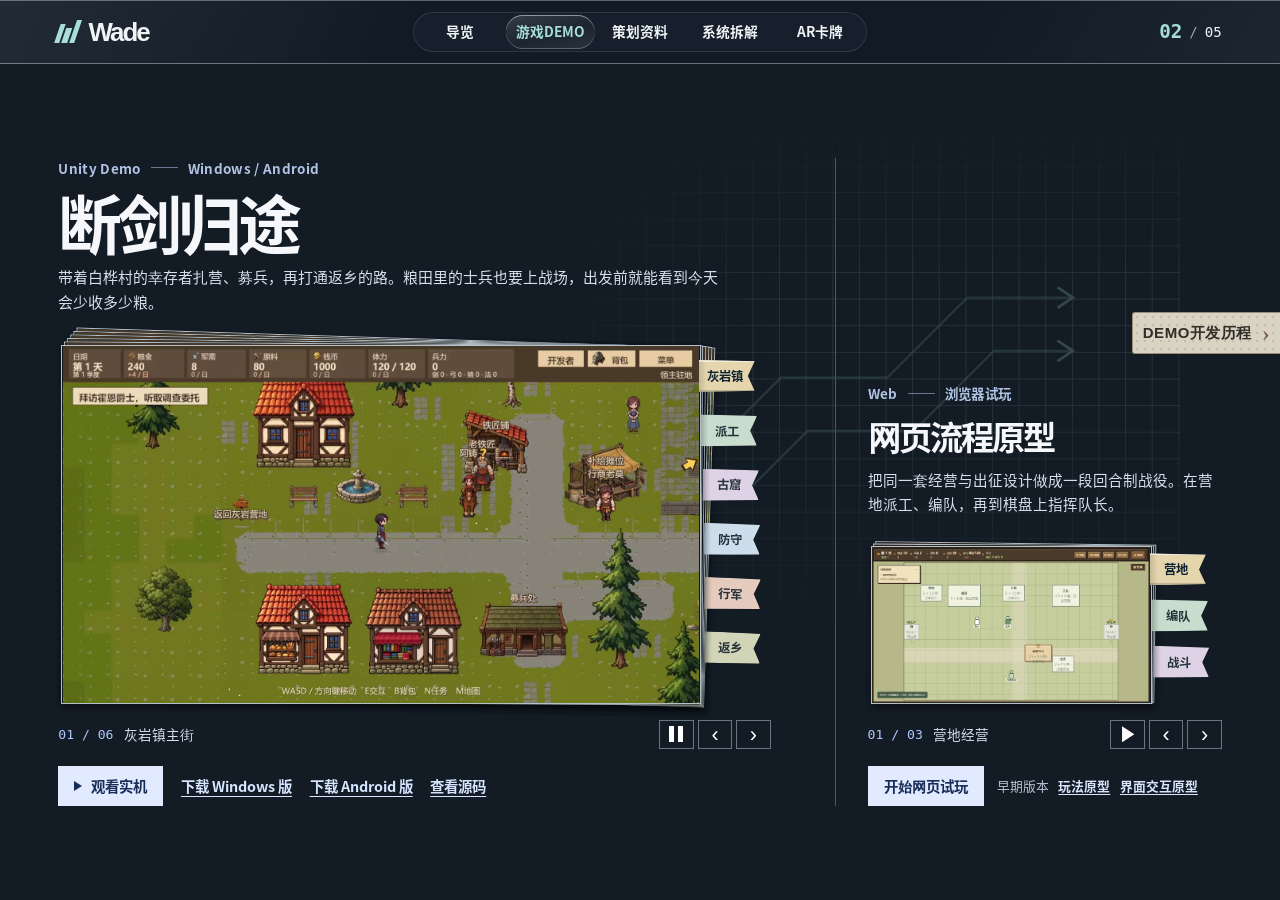
==== commit 8009ba33: "Refine mobile portfolio cover, board navigation and prototype slideshow" ====
--- a/history-preview/index.html
+++ b/history-preview/index.html
@@ -1,6 +1,6 @@
 <!doctype html>
 <html lang="zh-CN">
-<head><link rel="stylesheet" href="tabs.css"><script src="demo-entry.js"></script>
+<head><link rel="stylesheet" href="tabs.css?v=cover2"><script src="demo-entry.js?v=cover2"></script>
   <meta charset="utf-8">
   <meta name="viewport" content="width=device-width, initial-scale=1, viewport-fit=cover">
   <meta name="theme-color" content="#edf1f6">
@@ -16,7 +16,7 @@
   <div class="mast-inner">
     <a class="brand" href="#top" aria-label="Wade，返回作品导览"><i class="fold-mark" aria-hidden="true"><i></i><i></i><i></i></i><b>Wade</b></a>
     <nav class="track" aria-label="作品章节">
-      <a href="#top" aria-current="location">导览</a><a href="#flagship">游戏DEMO</a><a href="#materials">策划资料</a><a href="#research">系统拆解</a><a href="#arcg">ARCG</a>
+      <a href="#top" aria-current="location">导览</a><a href="#flagship">游戏DEMO</a><a href="#materials">策划资料</a><a href="#research">系统拆解</a><a href="#arcg">AR卡牌</a>
     </nav>
     <span class="folio" aria-live="polite"><strong id="folio-index">01</strong><span>/</span>05</span>
   </div>
@@ -38,7 +38,7 @@
           <a class="sheet sample-research" data-piece="research" href="#research"><span class="paper-excerpt"><small>边缘世界 · 系统设计拆解</small><strong>4.3 工作管理</strong><span>4.3.1 工作优先级</span><img src="../assets/exhibit/work-priorities.webp" alt="拆解原文图 4-2，殖民者工作优先级面板"><small>图 4-2　工作优先级面板</small></span><span class="piece-caption"><b>游戏拆解案</b></span></a>
           <a class="map-piece" data-piece="flagship" href="#flagship">
             <span class="paper-map" role="img" aria-label="《断剑归途》游戏中的山脉、河流与村镇道路"><i></i><i></i><i></i><i></i></span>
-            <span class="piece-caption"><b>RPG DEMO</b></span>
+            <span class="piece-caption"><b>《断剑归途》DEMO</b></span>
           </a>
           <a class="sample-arcg" data-piece="arcg" href="#arcg"><img src="../assets/arcg.webp" alt="桌面实体卡上的 AR 战斗"><span class="piece-caption"><b>AR卡牌毕设</b></span></a>
         </div>
--- a/history-preview/tabs.css
+++ b/history-preview/tabs.css
@@ -7,7 +7,10 @@
 #back.branch-tab{left:0;border-left:0;border-radius:0 3px 3px 0}
 .history-trigger{right:0;border-right:0;border-radius:3px 0 0 3px}
 .branch-tab i,.history-trigger i{font:24px/1 Georgia,serif;color:#bddecf}
-.branch-tab:hover,.history-trigger:hover{background:#2d4c54}
+.branch-tab:hover{background:#2d4c54}
+.history-trigger{background-color:#d9d3c3;background-image:radial-gradient(#857a6540 .8px,transparent 1px);background-size:8px 8px;color:#302e28;border-color:#998d78}
+.history-trigger i{color:#705440}
+.history-trigger:hover{background-color:#e8e2d2}
 @media(min-width:960px){.cover .flagship .tactics{top:calc(var(--tab-y,33vh) - 4vw);right:100px}}
 @media(max-width:959px){.history-trigger{position:relative;top:auto;transform:none;align-self:flex-end;margin:8px 0}#back.branch-tab{position:relative;top:auto;transform:none;margin-top:8px}}
 .flagship .tactics{margin-top:-11.2vw}
@@ -23,21 +26,7 @@
 }
 @media(max-width:660px){.flagship .tactics{margin-top:-14.46vw}}
 
-@view-transition{navigation:auto}
-@media(prefers-reduced-motion:no-preference){
- html:is(.history-enter,.history-return)::view-transition-group(*){animation-duration:480ms}
- html:is(.history-enter,.history-return)::view-transition-image-pair(root){isolation:isolate}
- html:is(.history-enter,.history-return)::view-transition-old(root),
- html:is(.history-enter,.history-return)::view-transition-new(root){mix-blend-mode:normal;animation:none}
- html.history-enter::view-transition-new(root){animation:board-slide-in 480ms cubic-bezier(.35,0,.2,1) both}
- html.history-return::view-transition-old(root){z-index:1;animation:board-slide-out 480ms cubic-bezier(.35,0,.2,1) both}
- /* Move each snapshot group in viewport coordinates, keeping its captured rotation inside. */
- html.history-return::view-transition-group(.history-sticker){animation:board-slide-out 480ms cubic-bezier(.35,0,.2,1) both}
- html.history-return::view-transition-old(.history-sticker){
-  transform-origin:48% 1%;animation:history-note-out 360ms cubic-bezier(.4,0,.65,1) both
- }
- @keyframes history-note-out{to{scale:.12;opacity:0}}
- @keyframes board-slide-out{from{translate:0}to{translate:100vw 0}}
- @keyframes board-slide-in{from{translate:100vw 0}to{translate:0}}
-}
-@media(prefers-reduced-motion:reduce){@view-transition{navigation:none}}
+
+dialog.history-cover{position:fixed;inset:0;margin:0;padding:0;border:0;width:100%;height:100%;max-width:none;max-height:none;overflow:hidden;background:#d9d3c3}
+.history-cover::backdrop{background:transparent}
+.history-cover iframe{display:block;width:100%;height:100%;border:0;background:#d9d3c3}
--- a/style.css
+++ b/style.css
@@ -428,7 +428,7 @@
 .ar-monitor img,.catalog-photo img{width:100%;height:auto;max-height:none;aspect-ratio:2/1;object-fit:contain}
 .ar-monitor span,.catalog-photo span{font-size:.84rem;line-height:1.45;display:block;color:#c9e8de;margin:.3rem .2rem 0}
 .ar-text,.catalog-story{position:relative;align-self:stretch;display:flex;flex-direction:column;justify-content:center;max-width:none;padding:clamp(13px,1.5vw,24px)}
-.catalog-story{text-align:right;align-items:flex-end}.catalog-story p,.ar-text p{max-width:32em}
+.catalog-story{text-align:left;align-items:flex-start}.catalog-story p,.ar-text p{max-width:32em}
 .ar-text:before,.catalog-story:after{content:"";width:24px;height:24px;position:absolute;border:solid var(--edge);pointer-events:none}
 .ar-text:before{left:-5px;top:-5px;border-width:3px 0 0 3px}
 .catalog-story:after{right:-5px;bottom:-5px;border-width:0 3px 3px 0}
@@ -597,3 +597,16 @@
   .signature .contact{grid-area:5/1/6/-1}
   .home-poster .exhibit{grid-row:6}
 }
+
+@media(max-width:660px){
+ .home-poster .exhibit{width:100%;max-width:440px;height:clamp(198px,56vw,245px);margin:1rem 0 .5rem}
+ .home-poster .exhibit .sheet{top:6%;width:17%}
+ .exhibit .sample-research{left:22%;--pin-x:5%;--pin-y:38%}
+ .exhibit .sample-spec{right:23%;--pin-x:96%;--pin-y:35%}
+ .exhibit .map-piece{left:3%;top:51%;width:55%;--pin-x:21%;--pin-y:96%;--dx:1;--dy:1;--tx:16px;--ty:3px;--shift:0%}
+ .exhibit .sample-arcg{right:4%;bottom:16%;width:27%;--pin-x:16%;--pin-y:98%;--dx:1;--dy:1;--tx:16px;--ty:3px;--shift:0%}
+ .exhibit .piece-caption{font-size:11px;transform:rotate(var(--level))}
+ .exhibit .piece-caption::after{width:14px;height:10px;clip-path:polygon(0 0,1px 0,8px 7px,100% 7px,100% 8px,7px 8px,0 1px)}
+ .exhibit .sample-research{--tx:-16px;--ty:-15px}
+ .exhibit .sample-spec{--tx:16px;--ty:-15px}
+}
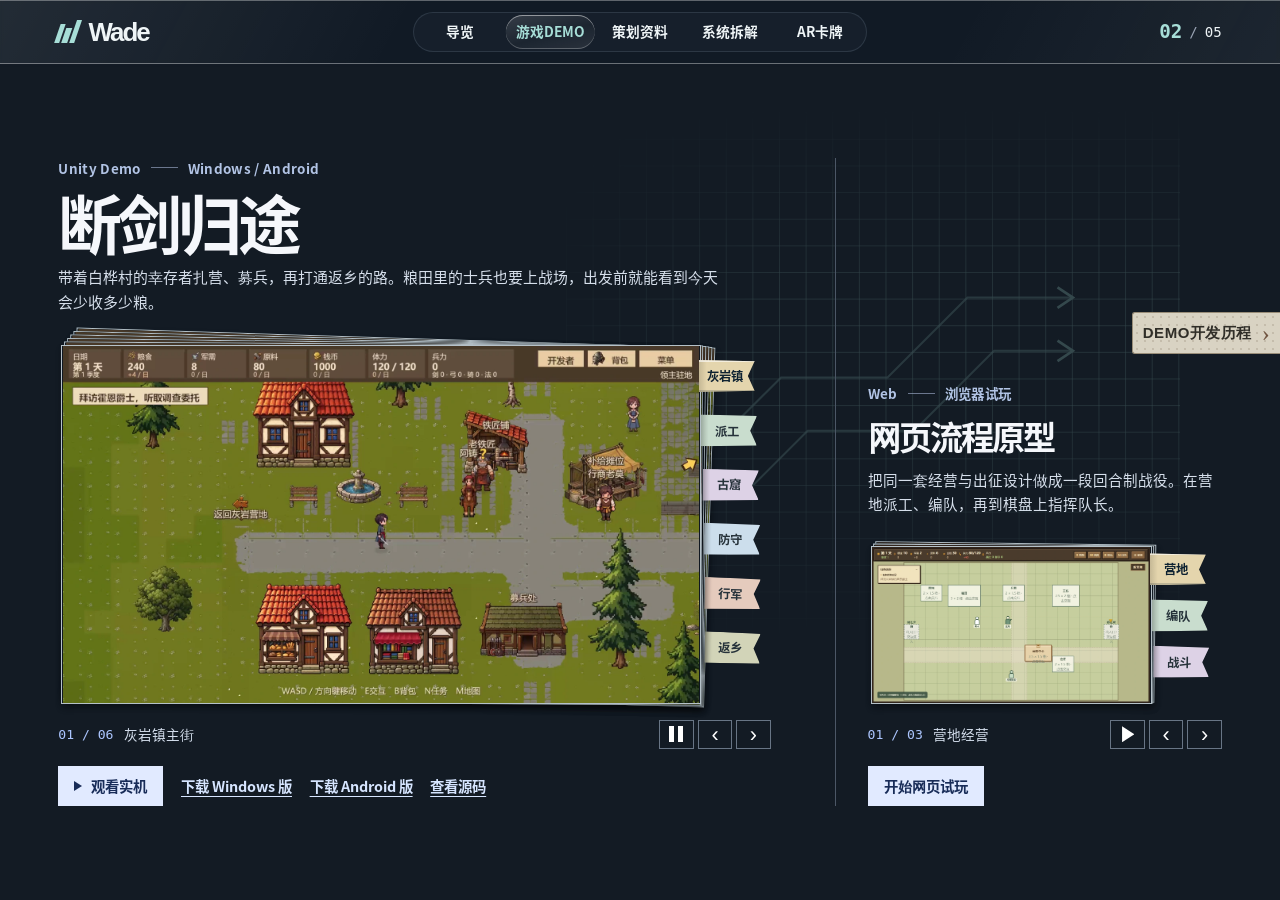
==== commit 68da66d6: "Publish revised portfolio, eight-chapter design reader and final PDF" ====
--- a/history-preview/index.html
+++ b/history-preview/index.html
@@ -32,12 +32,12 @@
           <div class="portfolio-pdf"><a class="pdf-read" href="../assets/files/portfolio.pdf" target="_blank" rel="noopener">阅读作品集 PDF</a><span>13 页</span><a class="pdf-download" href="../assets/files/portfolio.pdf" download="金权伟_游戏策划作品集.pdf">下载 PDF</a></div>
           <div class="contact"><a href="mailto:austwed@foxmail.com">austwed@foxmail.com</a><span>微信　austwed</span></div>
         </div>
-        <div class="exhibit" aria-label="《断剑归途》世界地图、策划文档、拆解内页和 ARCG 实机">
+        <div class="exhibit" aria-label="《断剑归途》主界面双人合照、策划文档、拆解内页和 ARCG 实机">
           <div class="registration" aria-hidden="true"><i></i><i></i></div>
           <a class="sheet sample-spec" data-piece="materials" href="#materials"><span class="paper-excerpt"><small>断剑归途 · 游戏设计规格书</small><strong>队长成长</strong><span>第 4.6 节　规格节选</span><span class="spec-lines"><span>成长范围<b>1 至 9 级</b></span><span>主动技能<b>每人 1 个</b></span><span>随机队长特性<b>0 至 3 项</b></span></span></span><span class="piece-caption"><b>策划文档</b></span></a>
           <a class="sheet sample-research" data-piece="research" href="#research"><span class="paper-excerpt"><small>边缘世界 · 系统设计拆解</small><strong>4.3 工作管理</strong><span>4.3.1 工作优先级</span><img src="../assets/exhibit/work-priorities.webp" alt="拆解原文图 4-2，殖民者工作优先级面板"><small>图 4-2　工作优先级面板</small></span><span class="piece-caption"><b>游戏拆解案</b></span></a>
-          <a class="map-piece" data-piece="flagship" href="#flagship">
-            <span class="paper-map" role="img" aria-label="《断剑归途》游戏中的山脉、河流与村镇道路"><i></i><i></i><i></i><i></i></span>
+          <a class="photo-piece" data-piece="flagship" href="#flagship">
+            <img class="bench-photo" src="../assets/exhibit/title-bench.webp" alt="游戏主界面，两名角色并肩坐在白桦村的长椅上">
             <span class="piece-caption"><b>《断剑归途》DEMO</b></span>
           </a>
           <a class="sample-arcg" data-piece="arcg" href="#arcg"><img src="../assets/arcg.webp" alt="桌面实体卡上的 AR 战斗"><span class="piece-caption"><b>AR卡牌毕设</b></span></a>
@@ -48,25 +48,20 @@
       <div class="catalog-column" data-group="flagship">
         <h2><a href="#flagship"><span>02</span>游戏与原型</a></h2>
         <ul>
-          <li><a href="https://github.com/Austwed/RPGDemo/releases/tag/v0.1.0" target="_blank" rel="noopener">《断剑归途》Unity Demo</a></li>
-          <li><a href="https://www.bilibili.com/video/BV1dsyDzPEdx/" target="_blank" rel="noopener">Unity 实机（可暂停即时战斗）</a></li>
-          <li><a href="../assets/play/birch-camp/index.html" target="_blank" rel="noopener">网页流程原型（回合制）</a></li>
-          <li><a href="../assets/prototypes/gameplay/index.html" target="_blank" rel="noopener">玩法原型</a><a href="../assets/prototypes/interaction/index.html" target="_blank" rel="noopener">界面交互原型</a></li>
-        </ul>
+          <li><a href="https://github.com/Austwed/RPGDemo/releases/tag/v0.1.0" target="_blank" rel="noopener"><span class="wide-name">《断剑归途》Unity Demo</span><span class="pocket-name">Unity DEMO</span></a></li>
+          <li><a href="../assets/play/birch-camp/index.html" target="_blank" rel="noopener"><span class="wide-name">网页流程原型（回合制）</span><span class="pocket-name">网页流程原型</span></a></li>
+        <li class="pocket-only"><a href="board.html">DEMO 开发历程</a></li></ul>
       </div>
       <div class="catalog-column" data-group="materials">
         <h2><a href="#materials"><span>03</span>设计与制作资料</a></h2>
         <ul>
-          <li><a href="../read/brief/index.html" target="_blank" rel="noopener">《断剑归途》<wbr><span class="work-name">玩法与流程设计</span></a></li>
-          <li><a href="../read/design/index.html" target="_blank" rel="noopener">《断剑归途》<wbr><span class="work-name">游戏设计规格书</span></a></li>
-          <li><a href="../read/system-table/index.html" target="_blank" rel="noopener">系统数值配置表</a><a href="../read/trial-table/index.html" target="_blank" rel="noopener">试玩调参表</a></li>
-          <li><a href="../assets/tools/map-editor/index.html" target="_blank" rel="noopener">场景地图编辑器</a><a href="../read/retrospective/index.html" target="_blank" rel="noopener">项目复盘</a></li>
-          <li><a href="https://github.com/Austwed/RPGDemo" target="_blank" rel="noopener">Unity 工程源码</a><a href="../read/demo-study/index.html" target="_blank" rel="noopener">《断剑归途》Demo 拆解案</a></li>
-        </ul>
+          <li><a href="../read/brief/index.html" target="_blank" rel="noopener"><span class="wide-name">《断剑归途》<wbr><span class="work-name">系统与玩法策划案</span></span><span class="pocket-name">系统与玩法策划案</span></a></li>
+          <li><a href="../read/design/index.html" target="_blank" rel="noopener"><span class="wide-name">《断剑归途》<wbr><span class="work-name">游戏设计规格书</span></span><span class="pocket-name">游戏设计规格书</span></a></li>
+        <li class="pocket-only"><a href="https://github.com/Austwed/RPGDemo/tree/main/%E7%AD%96%E5%88%92/DEMO" target="_blank" rel="noopener">公开策划目录</a></li></ul>
       </div>
       <div class="catalog-column" data-group="research">
         <h2><a href="#research"><span>04</span>游戏系统拆解</a></h2>
-        <ul><li><a href="../assets/files/rimworld.pdf" target="_blank" rel="noopener">《边缘世界》<wbr><span class="work-name">系统设计拆解</span></a></li><li><a href="../assets/files/starrail.pdf" target="_blank" rel="noopener">《崩坏：星穹铁道》<wbr><span class="work-name">系统设计拆解</span></a></li></ul>
+        <ul><li><a href="../assets/files/rimworld.pdf" target="_blank" rel="noopener"><span class="wide-name">《边缘世界》<wbr><span class="work-name">系统设计拆解</span></span><span class="pocket-name">《边缘世界》</span></a></li><li><a href="../assets/files/starrail.pdf" target="_blank" rel="noopener"><span class="wide-name">《崩坏：星穹铁道》<wbr><span class="work-name">系统设计拆解</span></span><span class="pocket-name">《崩坏：星穹铁道》</span></a></li></ul>
       </div>
       <div class="catalog-column" data-group="arcg">
         <h2><a href="#arcg"><span>05</span>ARCG</a></h2>
@@ -107,19 +102,19 @@
           <div class="album-foot"><span class="frame-count">01 / 03</span><span class="frame-caption">营地经营</span><div class="album-buttons"><button type="button" data-step="-1" aria-label="网页原型相册上一张">‹</button><button type="button" data-step="1" aria-label="网页原型相册下一张">›</button></div></div>
         </div>
         </div>
-        <div class="proto-footer"><div class="actions"><a class="action-primary" href="../assets/play/birch-camp/index.html" target="_blank" rel="noopener">开始网页试玩</a></div>
-        <p class="early">早期版本 <a href="../assets/prototypes/gameplay/index.html" target="_blank" rel="noopener">玩法原型</a><a href="../assets/prototypes/interaction/index.html" target="_blank" rel="noopener">界面交互原型</a></p></div>
+        <div class="proto-footer"><div class="actions"><a class="action-primary" href="../assets/play/birch-camp/index.html" target="_blank" rel="noopener">开始网页试玩</a></div></div>
       </article>
+      <div class="mobile-game-switch"><button type="button" aria-controls="web-album" aria-expanded="false"><img alt="" src="../assets/exhibit/web-camp.webp"><span>网页流程原型<small>查看原型相册</small></span></button><a href="../assets/play/birch-camp/index.html" target="_blank" rel="noopener">开始网页试玩</a></div>
     </div>
   </section>
 
   <section class="scene materials" id="materials" aria-labelledby="docs-title">
     <div class="wrap docs-inner">
-      <div class="section-head docs-head"><div><p class="eyeline">断剑归途</p><h2 id="docs-title">设计与制作资料</h2></div><div class="project-reading"><p class="history-link">从早期灰盒到返乡主线<a class="text-link" href="../read/retrospective/index.html" target="_blank" rel="noopener">阅读项目复盘</a></p><p class="history-link">GitHub 公开目录<a class="text-link" href="https://github.com/Austwed/RPGDemo/tree/main/%E7%AD%96%E5%88%92/DEMO" target="_blank" rel="noopener">查看 DEMO 策划资料</a></p><p class="history-link">系统与数值解析<a class="text-link" href="../read/demo-study/index.html" target="_blank" rel="noopener">阅读《断剑归途》Demo 拆解案</a></p></div></div>
+      <div class="section-head docs-head"><div><p class="eyeline">断剑归途</p><h2 id="docs-title">设计与制作资料</h2></div><div class="project-reading"><p class="history-link">GitHub 公开目录<a class="text-link" href="https://github.com/Austwed/RPGDemo/tree/main/%E7%AD%96%E5%88%92/DEMO" target="_blank" rel="noopener">查看 DEMO 策划资料</a></p><p class="history-link">系统与数值解析<a class="text-link" href="../read/demo-study/index.html" target="_blank" rel="noopener">阅读《断剑归途》Demo 拆解案</a></p></div></div>
       <div class="books">
         <article class="book-entry">
-          <a href="../read/brief/index.html" class="book-jacket brief-jacket" aria-label="阅读《断剑归途》玩法与流程设计" target="_blank" rel="noopener"><span>断剑归途</span><b>玩法与<br>流程设计</b><i class="route-graphic" aria-hidden="true"></i><small><i>玩法设计　/　</i>6 章</small></a>
-          <div class="book-copy"><p class="eyeline">玩法设计 · 6 章</p><h3><a href="../read/brief/index.html" target="_blank" rel="noopener">主线分支与场景交互</a></h3><p>从白桦村启程到返乡，沿途看玩家怎样派工、编队，以及在关键节点做选择。</p><a class="text-link" href="../read/brief/index.html" target="_blank" rel="noopener">阅读全文</a></div>
+          <a href="../read/brief/index.html" class="book-jacket brief-jacket" aria-label="阅读《断剑归途》系统与玩法策划案" target="_blank" rel="noopener"><span>断剑归途</span><b>系统与玩法<br>策划案</b><i class="route-graphic" aria-hidden="true"></i><small><i>玩法设计　/　</i>8 章</small></a>
+          <div class="book-copy"><p class="eyeline">系统与玩法 · 8 章</p><h3><a href="../read/brief/index.html" target="_blank" rel="noopener">营地经营与小队战斗</a></h3><p>士兵怎样在营地与战场之间分配，四场主线战斗怎样串起经营、探索与返乡。</p><div class="inline-links"><a class="text-link" href="../read/brief/index.html" target="_blank" rel="noopener">阅读全文</a><a class="text-link" href="../assets/files/system-gameplay.pdf" download="断剑归途-系统与玩法策划案.pdf">下载 PDF</a></div></div>
         </article>
         <article class="book-entry">
           <a href="../read/design/index.html" class="book-jacket spec-jacket" aria-label="阅读《断剑归途》游戏设计规格书" target="_blank" rel="noopener"><span>断剑归途</span><b>游戏设计<br>规格书</b><i class="spec-graphic" aria-hidden="true"></i><small><i>制作规格　/　</i>12 章</small></a>
@@ -131,9 +126,8 @@
           <div><a href="../read/system-table/index.html" target="_blank" rel="noopener">系统数值配置表</a><p>六个配置页签加字段定义，按四个主题在线查阅。</p><small><a href="../assets/files/system.xlsx" download="断剑归途-系统数值配置表.xlsx">下载 XLSX</a></small></div>
           <div><a href="../read/trial-table/index.html" target="_blank" rel="noopener">试玩调参表</a><p>单页八个配置区，按对象查单位、装备、营地产出和关卡军需。</p><small><a href="../assets/files/trial.xlsx" download="断剑归途-试玩调参表.xlsx">下载 XLSX</a></small></div>
         </div>
-        <div class="resource-ledger"><h3>工程与工具</h3>
+        <div class="resource-ledger"><h3>关卡工具</h3>
           <div><a href="../assets/tools/map-editor/index.html" target="_blank" rel="noopener">场景地图编辑器</a><p>打开七张底图，改地形、部署区和出口。</p><small>Web</small></div>
-          <div><a href="https://github.com/Austwed/RPGDemo" target="_blank" rel="noopener">Unity 工程源码</a><p>场景、运行脚本、配置与版本记录。</p><small>GitHub</small></div>
         </div>
       </div>
     </div>
@@ -141,11 +135,11 @@
 
   <section class="scene research" id="research" aria-label="游戏系统拆解">
     <div class="shelf wrap"><h2>游戏系统拆解</h2><div class="volumes"><article class="volume bronze"><div class="binding">
-        <button type="button" class="lid" aria-expanded="false" aria-controls="rimworld-contents" aria-label="翻开《边缘世界》目录"><span class="edition">系统设计拆解　/　金权伟</span><span class="seal"><img alt="" src="../assets/exhibit/rimworld-icon.webp"></span><span class="book-name">边缘世界</span><i lang="en">RimWorld</i><span class="lid-foot">26 页 · PDF <b>翻开目录</b></span></button>
-        <div class="contents" id="rimworld-contents" inert><div class="toc-head"><h3>边缘世界 · 目录</h3><button type="button" class="shut">合上</button></div><ol><li><a target="_blank" rel="noopener" href="../assets/files/rimworld.pdf#page=3"><span>01</span><strong>游戏信息</strong><small>产品概况</small><b>3</b></a></li><li><a target="_blank" rel="noopener" href="../assets/files/rimworld.pdf#page=4"><span>02</span><strong>核心玩法</strong><small>操作与体验</small><b>4</b></a></li><li><a target="_blank" rel="noopener" href="../assets/files/rimworld.pdf#page=7"><span>03</span><strong>殖民者系统</strong><small>能力与身心状态</small><b>7</b></a></li><li><a target="_blank" rel="noopener" href="../assets/files/rimworld.pdf#page=11"><span>04</span><strong>经营系统</strong><small>工作管理、基地布局</small><b>11</b></a></li><li><a target="_blank" rel="noopener" href="../assets/files/rimworld.pdf#page=17"><span>05</span><strong>战斗系统</strong><small>防护与战术部署</small><b>17</b></a></li><li><a target="_blank" rel="noopener" href="../assets/files/rimworld.pdf#page=24"><span>06</span><strong>总结</strong><small>局限与扩展</small><b>24</b></a></li></ol><div class="volume-actions"><a class="whole" href="../assets/files/rimworld.pdf" target="_blank" rel="noopener">从头开始阅读</a><a class="whole" href="../assets/files/rimworld.pdf" download="边缘世界-拆解案.pdf">下载文件</a></div></div></div><p class="volume-note">从殖民者的能力与伤病，读到工作分配、基地布局和袭击防守。</p></article><article class="volume astral"><div class="binding">
+        <button type="button" class="lid" aria-expanded="false" aria-controls="rimworld-contents" aria-label="翻开《边缘世界》目录"><span class="edition">系统设计拆解　/　金权伟</span><span class="seal"><img alt="" src="../assets/exhibit/rimworld-icon.webp"></span><span class="book-name">边缘世界</span><i lang="en">RimWorld</i><span class="lid-foot">27 页 · PDF <b>翻开目录</b></span></button>
+        <div class="contents" id="rimworld-contents" inert><div class="toc-head"><h3>边缘世界 · 目录</h3><button type="button" class="shut">合上</button></div><ol><li><a target="_blank" rel="noopener" href="../assets/files/rimworld.pdf#page=3"><span>01</span><strong>游戏信息</strong><small>产品概况</small><b>3</b></a></li><li><a target="_blank" rel="noopener" href="../assets/files/rimworld.pdf#page=4"><span>02</span><strong>核心玩法</strong><small>操作与体验</small><b>4</b></a></li><li><a target="_blank" rel="noopener" href="../assets/files/rimworld.pdf#page=8"><span>03</span><strong>殖民者系统</strong><small>能力与身心状态</small><b>8</b></a></li><li><a target="_blank" rel="noopener" href="../assets/files/rimworld.pdf#page=12"><span>04</span><strong>经营系统</strong><small>工作管理、基地布局</small><b>12</b></a></li><li><a target="_blank" rel="noopener" href="../assets/files/rimworld.pdf#page=18"><span>05</span><strong>战斗系统</strong><small>防护与战术部署</small><b>18</b></a></li><li><a target="_blank" rel="noopener" href="../assets/files/rimworld.pdf#page=25"><span>06</span><strong>总结</strong><small>局限与扩展</small><b>25</b></a></li></ol><div class="volume-actions"><a class="whole" href="../assets/files/rimworld.pdf" target="_blank" rel="noopener">从头开始阅读</a><a class="whole" href="../assets/files/rimworld.pdf" download="边缘世界-拆解案.pdf">下载文件</a></div></div></div><p class="volume-note">从殖民者的能力与伤病，读到工作分配、基地布局和袭击防守。</p></article><article class="volume astral"><div class="binding">
         <button type="button" class="lid" aria-expanded="false" aria-controls="starrail-contents" aria-label="翻开《崩坏：星穹铁道》目录"><span class="edition">系统设计拆解　/　金权伟</span><span class="seal"><img alt="" src="../assets/exhibit/starrail-icon.webp"></span><span class="book-name">崩坏：<wbr><span style="white-space:nowrap">星穹铁道</span></span><i lang="en">Honkai: Star Rail</i><span class="lid-foot">36 页 · PDF <b>翻开目录</b></span></button>
         <div class="contents" id="starrail-contents" inert><div class="toc-head"><h3>崩坏：星穹铁道 · 目录</h3><button type="button" class="shut">合上</button></div><ol><li><a target="_blank" rel="noopener" href="../assets/files/starrail.pdf#page=3"><span>01</span><strong>游戏概述</strong><small>定位与循环</small><b>3</b></a></li><li><a target="_blank" rel="noopener" href="../assets/files/starrail.pdf#page=5"><span>02</span><strong>角色与养成系统</strong><small>遗器与资源</small><b>5</b></a></li><li><a target="_blank" rel="noopener" href="../assets/files/starrail.pdf#page=11"><span>03</span><strong>战斗与关卡系统</strong><small>配队与挑战</small><b>11</b></a></li><li><a target="_blank" rel="noopener" href="../assets/files/starrail.pdf#page=20"><span>04</span><strong>商业化系统</strong><small>货币与跃迁</small><b>20</b></a></li><li><a target="_blank" rel="noopener" href="../assets/files/starrail.pdf#page=27"><span>05</span><strong>运营系统</strong><small>版本与日常</small><b>27</b></a></li><li><a target="_blank" rel="noopener" href="../assets/files/starrail.pdf#page=34"><span>06</span><strong>剧情与叙事系统</strong><small>角色与剧情</small><b>34</b></a></li><li><a target="_blank" rel="noopener" href="../assets/files/starrail.pdf#page=35"><span>07</span><strong>系统联动与设计总结</strong><small>设计总结</small><b>35</b></a></li></ol><div class="volume-actions"><a class="whole" href="../assets/files/starrail.pdf" target="_blank" rel="noopener">从头开始阅读</a><a class="whole" href="../assets/files/starrail.pdf" download="崩坏：星穹铁道-拆解案.pdf">下载文件</a></div></div></div><p class="volume-note">沿角色获取、组队和高难挑战，追踪养成投入、商业化与版本运营。</p></article></div></div></section>
-  <section id="arcg" class="scene ar-show" aria-labelledby="ar-title"><div class="ar-layout wrap"><div class="ar-text"><p class="eyeline">本科毕业设计　/　Unity · Vuforia</p><h2 id="ar-title">ARCG</h2><h3>实体卡牌对战</h3><p>把角色卡放到桌上，镜头里就多了一名战斗角色。图鉴保存卡牌等级和归属，移走环境卡，场上的持续效果也随之解除。</p><div class="inline-links"><a href="../assets/documents/arcg-portfolio-case.pdf" target="_blank" rel="noopener">两页项目案例</a><a href="../assets/files/thesis.pdf" target="_blank" rel="noopener">阅读毕业论文</a></div></div><a class="ar-monitor" href="https://www.bilibili.com/video/BV1gdEE6pEBU/" target="_blank" rel="noopener"><img src="../assets/arcg.webp" alt="实体卡牌上显示角色与对战状态"><span><i class="play"></i> 观看B站实机演示视频</span></a><a class="catalog-photo" href="../assets/documents/arcg-portfolio-case.pdf#page=2" target="_blank" rel="noopener"><img src="../assets/exhibit/arcg-catalog.webp" alt="ARCG 图鉴实机，角色卡列表、模型和解锁费用"><span>角色卡图鉴</span></a><div class="catalog-story"><h3>卡牌图鉴与养成</h3><p><span>图鉴按角色、道具和环境分组，选中卡牌即可查看模型、等级和养成费用。</span><span>玩家可以在图鉴里分配角色卡，识卡入场时会核对归属。</span></p><a class="text-link" href="../assets/documents/arcg-portfolio-case.pdf#page=2" target="_blank" rel="noopener">查看图鉴设计</a></div></div></section>
+  <section id="arcg" class="scene ar-show" aria-labelledby="ar-title"><div class="ar-layout wrap"><div class="ar-switch" role="group" aria-label="展示画面"><button type="button" aria-pressed="true">实体对战</button><button type="button" aria-pressed="false">卡牌图鉴</button></div><div class="ar-text"><p class="eyeline">本科毕业设计　/　Unity · Vuforia</p><h2 id="ar-title">ARCG</h2><h3>实体卡牌对战</h3><p>把角色卡放到桌上，镜头里就多了一名战斗角色。图鉴保存卡牌等级和归属，移走环境卡，场上的持续效果也随之解除。</p><div class="inline-links"><a href="../assets/documents/arcg-portfolio-case.pdf" target="_blank" rel="noopener">两页项目案例</a><a href="../assets/files/thesis.pdf" target="_blank" rel="noopener">阅读毕业论文</a></div></div><a class="ar-monitor" href="https://www.bilibili.com/video/BV1gdEE6pEBU/" target="_blank" rel="noopener"><img src="../assets/arcg.webp" alt="实体卡牌上显示角色与对战状态"><span><i class="play"></i> 观看B站实机演示视频</span></a><a class="catalog-photo" href="../assets/documents/arcg-portfolio-case.pdf#page=2" target="_blank" rel="noopener"><img src="../assets/exhibit/arcg-catalog.webp" alt="ARCG 图鉴实机，角色卡列表、模型和解锁费用"><span>角色卡图鉴</span></a><div class="catalog-story"><h3>卡牌图鉴与养成</h3><p><span>图鉴按角色、道具和环境分组，选中卡牌即可查看模型、等级和养成费用。</span><span>玩家可以在图鉴里分配角色卡，识卡入场时会核对归属。</span></p><a class="text-link" href="../assets/documents/arcg-portfolio-case.pdf#page=2" target="_blank" rel="noopener">查看图鉴设计</a></div></div></section>
 </main>
 <script defer src="../analytics.js" data-account="austwade"></script>
 </body>
--- a/style.css
+++ b/style.css
@@ -42,7 +42,7 @@
 .cover .scene.is-current{pointer-events:auto}
 .home{justify-content:flex-start;--poster-grid:clamp(32px,4.05vw,70px)}
 .home-poster{background:var(--poster);color:white;position:relative;flex:1;display:grid;align-content:center;isolation:isolate}
-.home-poster:before{content:"";position:absolute;inset:0;z-index:-1;background-image:linear-gradient(var(--poster-line) 1px,transparent 1px),linear-gradient(90deg,var(--poster-line) 1px,transparent 1px);background-size:var(--poster-grid) var(--poster-grid);mask-image:linear-gradient(100deg,transparent 12%,#000 67%)}
+.home-poster:before{content:"";position:absolute;inset:0;z-index:-1;background-image:linear-gradient(var(--poster-line) 1px,transparent 1px),linear-gradient(90deg,var(--poster-line) 1px,transparent 1px);background-size:var(--poster-grid) var(--poster-grid);mask-image:linear-gradient(100deg,transparent 12%,#000 67%),linear-gradient(to bottom,#000 calc(100% - var(--divider-shift)),transparent 100%);mask-composite:intersect}
 .poster-inner{display:grid;grid-template-columns:43% 57%;align-items:center;padding-block:clamp(1.35rem,4.3vh,3.4rem)}
 .signature{position:relative;z-index:2}
 .byline{gap:.95rem;color:#dce8ff;font-size:.94rem}
@@ -57,17 +57,17 @@
 .registration:after,.registration:before{content:"+";position:absolute;font:400 1.45rem/1 var(--mono);color:#c7d9ff;transform:rotate(14deg)}
 .registration:after{right:5%;top:13%}.registration:before{bottom:8%;left:12%}
 .exhibit figure{position:absolute;transition:translate .32s var(--ease),filter .32s var(--ease)}
-.map-piece{width:70%;left:9%;top:22%;transform:rotate(-8deg);z-index:4;filter:drop-shadow(0 15px 12px #071b4a55)}
-.paper-map{display:flex;aspect-ratio:2.1;background:transparent;align-items:stretch}
-.paper-map i{width:25.1%;border-block:5px solid #eff1dc;background:url("assets/exhibit/world-map.png") 0 / 400% 100% no-repeat;transform:skewY(-6deg);position:relative}
-.paper-map i:nth-child(2){background-position:33.333% 0;transform:skewY(6deg)}
-.paper-map i:nth-child(3){background-position:66.667% 0}
-.paper-map i:nth-child(4){background-position:100% 0;transform:skewY(6deg)}
-.paper-map i:after{content:"";position:absolute;inset:-5px 0;background:linear-gradient(90deg,#0001,transparent 35%,#fff2)}
-.paper-map i:nth-child(even):after{background:linear-gradient(90deg,#18213d40,#17213612 76%);border-left:1px solid #0002}
-.map-piece figcaption,.sample-horse figcaption{position:absolute;font-size:.73rem;font-weight:700;white-space:nowrap;line-height:1.5}
-.map-piece figcaption{right:5%;bottom:-.85rem;background:#f7f8f1;color:#243343;padding:.12rem .65rem;box-shadow:2px 3px 0 #18325f38}
-.map-piece figcaption span{margin-inline:.24rem;color:#728199}
+.photo-piece{width:44.8%;left:9%;top:22%;transform:rotate(-8deg);z-index:4;filter:drop-shadow(0 15px 12px #071b4a55)}
+
+
+
+
+
+
+
+.photo-piece figcaption,.sample-horse figcaption{position:absolute;font-size:.73rem;font-weight:700;white-space:nowrap;line-height:1.5}
+.photo-piece figcaption{right:5%;bottom:-.85rem;background:#f7f8f1;color:#243343;padding:.12rem .65rem;box-shadow:2px 3px 0 #18325f38}
+.photo-piece figcaption span{margin-inline:.24rem;color:#728199}
 .sheet{background:white;padding:.52rem .52rem 1.4rem;box-shadow:4px 10px 17px #0c164942;width:24%;aspect-ratio:.74;overflow:hidden}
 .sheet img{height:100%;width:100%;object-fit:cover;object-position:center top}
 .sheet figcaption{position:absolute;bottom:.22rem;left:.55rem;font-size:.65rem;font-weight:700;color:#374254}
@@ -219,10 +219,10 @@
   .signature{display:contents}.byline{grid-area:1/1/2/-1;font-size:.8rem;gap:.65rem}.byline b{font-size:.96rem}.byline span{padding-left:.65rem}
   .signature h1{grid-area:2/1;font-size:clamp(2.65rem,10vw,4.2rem);margin:.35em 0;letter-spacing:-.07em}
   .personal{grid-area:3/1/4/-1;font-size:.91rem;max-width:34em}.contact{grid-area:4/1/5/-1;gap:.4rem 1rem;font-size:.77rem;margin-top:.72rem}.contact a{font-size:.77rem}
-  .exhibit{grid-area:2/2;height:clamp(120px,32vw,180px)}.map-piece{width:83%;left:0;top:32%}
-  .sheet{width:32%;padding:3px 3px 7px}.sheet figcaption,.sample-horse figcaption,.map-piece figcaption{display:none}
+  .exhibit{grid-area:2/2;height:clamp(120px,32vw,180px)}.photo-piece{width:53.12%;left:0;top:32%}
+  .sheet{width:32%;padding:3px 3px 7px}.sheet figcaption,.sample-horse figcaption,.photo-piece figcaption{display:none}
   .sample-spec{right:2%;top:14%}.sample-research{top:24%}.sample-horse{right:0;bottom:4%}.sample-horse img{height:36px}
-  .paper-map i{border-width:2px}.registration{inset:16% 0 8% 0}.registration:after,.registration:before{font-size:.8rem}
+  .registration{inset:16% 0 8% 0}.registration:after,.registration:before{font-size:.8rem}
   .inventory{gap:1.2rem 1rem;padding-block:1.45rem 2rem}
   .catalog-column{border-top-width:1px;padding-top:.45rem}
   .catalog-column h2{font-size:1rem;margin-bottom:.4rem}
@@ -279,13 +279,13 @@
 .catalog-column{transition:border-color .22s}
 .catalog-column[data-lit]{border-color:var(--blue)}
 .catalog-column[data-lit] h2 a{color:var(--blue);text-decoration:underline;text-underline-offset:.25em}
-.exhibit .map-piece{width:54%;left:6%;top:41%}
+.exhibit .photo-piece{width:34.56%;left:12%;top:49%}
 .exhibit .sample-spec{width:19%;right:20%;top:-9%}
 .exhibit .sample-research{width:18%;left:6%;top:-8%}
 .exhibit .sample-arcg{width:28%;right:0;bottom:4%;background:#193444;color:#f6ffff;padding:6px;transform:rotate(7deg);box-shadow:1px 8px 15px #0b17394a}
 .piece-caption{display:block;font-size:.73rem;font-weight:650}
 .sheet .piece-caption{position:absolute;bottom:.15rem;left:.5rem;color:#283344}
-.map-piece .piece-caption{width:max-content;margin:.45rem 0 0 auto;background:#ecedde;color:#1c2943;padding:0 .55rem}
+.photo-piece .piece-caption{width:max-content;margin:.45rem 0 0 auto;background:#ecedde;color:#1c2943;padding:0 .55rem}
 .tactics{position:absolute;right:0;top:0;width:48%;height:auto;color:#93c8bf;opacity:.26;pointer-events:none;z-index:-1;mask-image:linear-gradient(100deg,transparent,#000 35%)}
 .cover .tactics{top:calc(var(--bar) - clamp(12px,2vw,30px))}
 .flagship.is-current .route{stroke-dasharray:640;animation:deploy 1.35s ease-out both}
@@ -328,7 +328,7 @@
 .ar-monitor img{width:100%}.ar-monitor span{display:block;color:#cff5e8;font-size:.93rem;margin:.65rem 0 0}
 @media(max-width:660px){
 .exhibit .sample-arcg{padding:2px;width:30%}.exhibit .piece-caption{display:none}.exhibit .sample-spec,.exhibit .sample-research{top:8%;width:24%}
-.exhibit .map-piece{top:49%;width:60%}.exhibit .sample-arcg{bottom:4%}
+.exhibit .photo-piece{top:49%;width:38.4%}.exhibit .sample-arcg{bottom:4%}
 .tactics{width:62%;top:5px;opacity:.16}
 .volumes,.ar-layout{grid-template-columns:1fr;gap:2rem}
 .binding{min-height:365px}.contents li small{display:block}.contents li a{row-gap:0;padding:.3rem 0}
@@ -524,12 +524,12 @@
   .exhibit [data-front] .piece-caption{color:#ffe2a3}
   .sample-research{--pin-x:5%;--pin-y:36%;--level:14deg}
   .sample-spec{--pin-x:96%;--pin-y:34%;--level:-12deg}
-  .map-piece{--pin-x:14%;--pin-y:99%;--level:8deg}
+  .photo-piece{--pin-x:14%;--pin-y:99%;--level:8deg}
   .sample-arcg{--pin-x:60%;--pin-y:0%;--level:-7deg}
-  .sample-research,.map-piece{--dx:-1;--tx:-38px;--shift:-100%}
+  .sample-research,.photo-piece{--dx:-1;--tx:-38px;--shift:-100%}
   .sample-spec,.sample-arcg{--dx:1;--tx:38px;--shift:0%}
   .sample-spec,.sample-research,.sample-arcg{--dy:-1;--ty:-24px}
-  .map-piece{--dy:1;--ty:8px}
+  .photo-piece{--dy:1;--ty:8px}
 }
 @media(min-width:960px){
   .game-spread{grid-template-rows:auto auto;row-gap:0}
@@ -547,8 +547,8 @@
   .exhibit .sample-spec{right:14%}.exhibit .sample-research{left:12%}
   .exhibit .piece-caption{font-size:.73rem;transform:rotate(var(--level)) scale(.88)}
   .sample-research{--pin-x:20%}.sample-spec{--pin-x:78%}
-  .map-piece{--pin-x:32%}
-  .exhibit .map-piece{width:49%;top:48%}
+  .photo-piece{--pin-x:32%}
+  .exhibit .photo-piece{width:31.36%;top:48%}
 }
 
 .catalog-column li{font-size:clamp(.875rem,1vw,1rem)}
@@ -603,10 +603,145 @@
  .home-poster .exhibit .sheet{top:6%;width:17%}
  .exhibit .sample-research{left:22%;--pin-x:5%;--pin-y:38%}
  .exhibit .sample-spec{right:23%;--pin-x:96%;--pin-y:35%}
- .exhibit .map-piece{left:3%;top:51%;width:55%;--pin-x:21%;--pin-y:96%;--dx:1;--dy:1;--tx:16px;--ty:3px;--shift:0%}
+ .exhibit .photo-piece{left:3%;top:51%;width:35.2%;--pin-x:21%;--pin-y:96%;--dx:1;--dy:1;--tx:16px;--ty:3px;--shift:0%}
  .exhibit .sample-arcg{right:4%;bottom:16%;width:27%;--pin-x:16%;--pin-y:98%;--dx:1;--dy:1;--tx:16px;--ty:3px;--shift:0%}
  .exhibit .piece-caption{font-size:11px;transform:rotate(var(--level))}
  .exhibit .piece-caption::after{width:14px;height:10px;clip-path:polygon(0 0,1px 0,8px 7px,100% 7px,100% 8px,7px 8px,0 1px)}
  .exhibit .sample-research{--tx:-16px;--ty:-15px}
  .exhibit .sample-spec{--tx:16px;--ty:-15px}
 }
+
+.bench-photo{display:block;width:100%;height:auto;border:3px solid #f5f2e5;image-rendering:pixelated}
+
+.mobile-game-switch{display:none}
+@media(max-width:660px){
+ .flagship,.research{min-height:calc(100svh - var(--bar));box-sizing:border-box;display:flex;flex-direction:column;justify-content:center}
+ .flagship .history-trigger{position:absolute;right:0;top:18px;transform:none;margin:0;width:124px;height:32px;font-size:13px}
+ .flagship .game-spread{width:100%;box-sizing:border-box;display:flex;flex-direction:column;align-items:stretch;gap:18px;padding:42px var(--gutter) 24px}
+ .game-spread:not(.show-web) .game-proto,.game-spread.show-web .game-main{display:none}
+ .game-spread .game-proto{margin:0;padding:0;border:0}
+ .game-spread .lead{margin:.65rem 0;line-height:1.55}
+ .game-spread .album{width:100%;max-width:none}
+ .game-spread .album-stage{padding:7px 26px 8px 0}
+ .game-spread .ribbon{width:24px;padding:0;font-size:10px}
+ .game-spread .actions{gap:8px 14px;margin-top:8px}
+ .mobile-game-switch{display:flex;align-items:center;justify-content:space-between;gap:8px;padding:14px 0 0;border-top:1px solid #516071}
+ .mobile-game-switch button{display:flex;align-items:center;gap:10px;background:transparent;color:inherit;border:0;padding:0;text-align:left;font:650 16px var(--sans);cursor:pointer}
+ .mobile-game-switch img{width:58px;aspect-ratio:16/10;object-fit:cover}
+ .mobile-game-switch small{display:block;color:#becbd3;font-size:12px;margin-top:3px}
+ .mobile-game-switch a{color:#b7e8de;font-size:14px;text-underline-offset:4px}
+ .show-web .mobile-game-switch a{display:none}
+ .research .shelf{width:100%;padding:24px var(--gutter);box-sizing:border-box}
+ .research .volumes{--rack-gap:18px;display:grid;grid-template-columns:repeat(2,minmax(0,1fr));gap:0 var(--rack-gap);padding:0 4px}
+ .research .volume,.research .binding{display:contents}
+ .research .binding:after{display:none}
+ .research .bronze{--book-col:1}.research .astral{--book-col:2}
+ .research .lid{grid-column:var(--book-col);grid-row:1;position:relative;inset:auto;width:100%;height:auto;aspect-ratio:.67;--inset:12px;transform:none;box-shadow:3px 1px #c1bfb6,5px 1px #f8f6eb,6px 4px 7px #27334355}
+ .research .lid>.edition{font-size:10px;letter-spacing:0}
+ .research .lid>.seal{top:24%;width:35px;height:35px}
+ .research .lid>.seal img{width:27px;height:27px}
+ .research .lid>.book-name{top:43%;font-size:clamp(18px,4.8vw,24px);letter-spacing:-.03em}
+ .research .lid>i{top:67%;font-size:13px}
+ .research .lid-foot{font-size:11px;letter-spacing:0}
+ .research .volumes:after{content:"";grid-column:1/-1;grid-row:2;height:8px;background:linear-gradient(#fafbf9,#a5aead 45%,#798685);box-shadow:0 5px 6px #394d512c}
+ .research .volume-note{grid-row:3;grid-column:var(--book-col);margin:14px 0 0;font-size:14px;line-height:1.6}
+ .research .contents{display:none}
+ .research .volumes:has(.opened) .lid{aspect-ratio:auto;height:87px}
+ .research .volumes:has(.opened) .lid :is(.edition,i,.lid-foot){display:none}
+ .research .volumes:has(.opened) .lid>.seal{top:9px;width:25px;height:25px}
+ .research .volumes:has(.opened) .lid>.seal img{width:21px;height:21px}
+ .research .volumes:has(.opened) .book-name{top:45px;font-size:16px}
+ .research .binding.opened .lid{opacity:1;transform:none;pointer-events:auto;box-shadow:inset 0 -3px #ddc38b}
+ .research .volumes:has(.opened) .volume-note{display:none}
+ .research .binding.opened .contents{display:flex;grid-column:1/-1;grid-row:3;min-height:0;margin-top:12px;padding:14px;background:#fbf9f1;color:#202737;box-shadow:2px 3px 5px #27334330}
+ .research .contents li a{padding:6px 0;row-gap:2px}
+ .research .contents li strong{font-size:15px}.research .contents li small{font-size:12px}
+}
+
+.ar-switch,.pocket-name,.catalog-column li.pocket-only{display:none}
+@media(max-width:660px){
+ .home .poster-inner{grid-template-columns:1fr 40%;padding-block:16px 18px;gap:4px 8px}
+ .home .signature h1{grid-area:2/1;font-size:36px;margin:4px 0;line-height:1}
+ .home .signature .intent{grid-row:3;margin:2px 0;font-size:14px}
+ .home .portfolio-pdf{margin:5px 0}.home .contact{margin:4px 0 0}
+ .home .home-poster .exhibit{grid-area:1/2/4/3;width:100%;height:95px;align-self:center;margin:0}
+ .home .exhibit :is(.sheet,.sample-arcg,.registration){display:none}
+ .home .exhibit .photo-piece{width:62.08%;left:4%;top:9%;transform:rotate(-5deg);--level:5deg;--pin-x:9%;--tx:13px}
+ .home .inventory{padding-block:16px;gap:14px 16px}
+ .home .catalog-column li{font-size:14px;line-height:1.4;gap:0 8px}
+ .home .catalog-column li a{padding:3px 0}
+ .home .wide-name{display:none}.home .pocket-name{display:inline}.home li.pocket-only{display:flex}
+ .home{min-height:100svh}
+ .materials,.ar-show{min-height:calc(100svh - var(--bar));display:flex;flex-direction:column;justify-content:center}
+ .materials .docs-inner{display:flex;flex-direction:column;gap:16px;padding-block:18px}
+ .materials .docs-head{display:contents}
+ .materials .docs-head h2{font-size:28px;margin:4px 0}
+ .materials .project-reading{order:4;display:flex;flex-wrap:wrap;gap:6px 16px;margin:0}
+ .materials .history-link{font-size:0;display:block}
+ .materials .history-link .text-link{font-size:13px}
+ .materials .books{gap:12px;padding:0;border:0}
+ .materials .book-entry{grid-template-columns:68px 1fr;gap:15px;align-items:center}
+ .materials .book-jacket{width:66px;aspect-ratio:.71;padding:7px 6px 6px 9px}
+ .materials .book-jacket span,.materials .book-jacket small{font-size:9px}
+ .materials .book-jacket b{font-size:13px}
+ .materials .book-copy h3{font-size:17px;margin:3px 0}
+ .materials .book-copy p:not(.eyeline){margin:0;font-size:14px;line-height:1.45}
+ .materials .book-copy .inline-links,.materials .book-copy>.text-link{margin-top:4px}
+ .materials .ledger-pair{gap:10px}
+ .materials .resource-ledger>div{grid-template-columns:1fr auto;padding:4px 0;gap:0}
+ .materials .resource-ledger p{font-size:13px;line-height:1.45}
+ .materials .resource-ledger h3{margin:0 0 2px}
+ .ar-show .ar-layout{width:100%;display:grid;grid-template-columns:1fr;gap:20px;padding:25px var(--gutter)}
+ .ar-show .ar-text{display:contents}
+ .ar-show .ar-text>.eyeline{grid-row:1;margin:0}
+ .ar-show .ar-text h2{grid-row:2;font-size:66px;line-height:1;margin:-10px 0 0}
+ .ar-show .ar-text:before,.ar-show .catalog-story:after{display:none}
+ .ar-switch{grid-row:3;display:flex;border-bottom:1px solid #77999c}
+ .ar-switch button{background:none;border:0;border-bottom:3px solid transparent;padding:8px 12px;color:#3c5861;font:600 15px var(--sans);cursor:pointer}
+ .ar-switch button[aria-pressed=true]{border-color:#326568;color:#183f47}
+ .ar-show :is(.ar-monitor,.catalog-photo){grid-row:4}
+ .ar-show .ar-text h3{display:none}
+ .ar-show .ar-text>p:not(.eyeline),.ar-show .catalog-story{grid-row:5;font-size:16px;line-height:1.65;margin:0;padding:0}
+ .ar-show .ar-text .inline-links{grid-row:6;margin:0}
+ .ar-show .catalog-story h3,.ar-show .catalog-story>.text-link{display:none}
+ .ar-show .catalog-story p{margin:0}
+ .ar-layout:not(.show-catalog) :is(.catalog-photo,.catalog-story),.ar-layout.show-catalog .ar-monitor,.ar-layout.show-catalog .ar-text>p:not(.eyeline){display:none}
+}
+
+@media(max-width:660px){.ar-show .ar-layout{grid-template-rows:auto auto auto auto minmax(6.8em,auto) auto}}
+
+@media (max-width:660px){
+  main > .scene{touch-action:pan-y pinch-zoom}
+  html[data-swipe] .mast{view-transition-name:chapter-nav}
+  html[data-swipe]::view-transition-group(*){animation-duration:360ms}
+  html[data-swipe]::view-transition-image-pair(root){isolation:isolate}
+  html[data-swipe]::view-transition-old(root),html[data-swipe]::view-transition-new(root){
+    animation:none;mix-blend-mode:normal
+  }
+  html[data-swipe=next]::view-transition-new(root){
+    z-index:1;animation:chapter-cover-in 360ms cubic-bezier(.25,.72,.25,1) both
+  }
+  html[data-swipe=previous]::view-transition-old(root){
+    z-index:1;animation:chapter-cover-out 360ms cubic-bezier(.4,0,.3,1) both
+  }
+  @keyframes chapter-cover-in{from{transform:translateX(100%)}}
+  @keyframes chapter-cover-out{to{transform:translateX(100%)}}
+}
+
+@media screen and (min-width:661px){
+  .research .volumes{
+    grid-template-columns:repeat(2,minmax(0,clamp(280px,39vh,360px)));
+    justify-content:center;
+  }
+}
+
+.home{background:#f1f1f1;--catalog-inset:clamp(1.15rem,3.3vh,2.35rem);--catalog-drop:10px;--divider-shift:calc(var(--catalog-inset) + var(--catalog-drop))}
+.home-poster{padding-bottom:var(--divider-shift)}
+@media(max-height:740px) and (min-width:960px){.home{--catalog-inset:1rem}}
+@media(max-width:959px){.home{--catalog-inset:1.6rem}}
+@media(max-width:660px){.home{--catalog-inset:16px}}
+.home .inventory{min-height:calc(clamp(233px,14.4vh + 122px,278px) - var(--divider-shift));padding-top:var(--catalog-inset);align-content:start}
+@media(max-width:959px){.home .inventory{min-height:calc(365px - var(--divider-shift))}}
+@media(max-width:660px){.home .inventory{min-height:calc(381px - var(--divider-shift))}}
+
+.home .catalog-column{position:relative;top:var(--catalog-drop)}
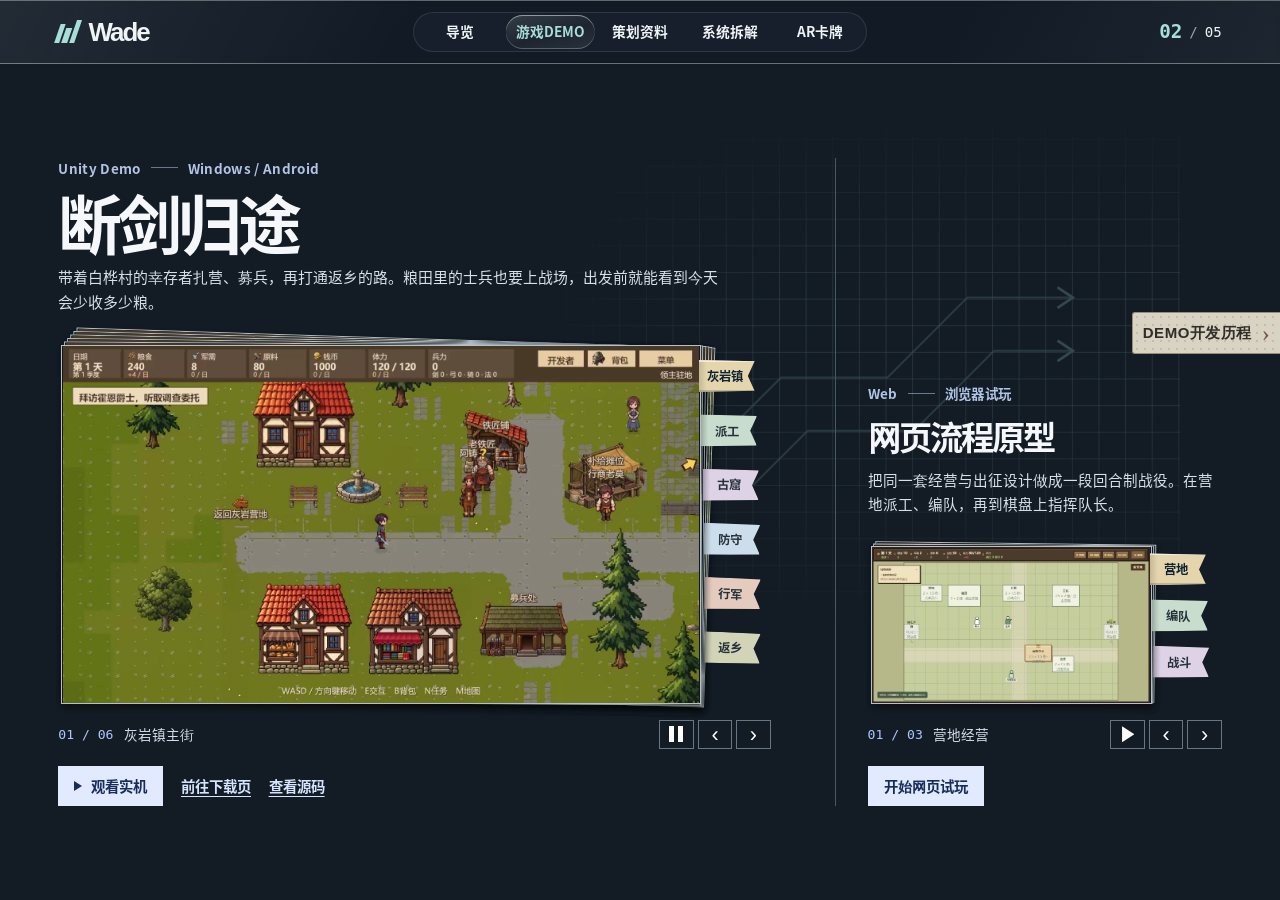
==== commit 7dbe6283: "Publish corrected battle rules and consolidate project links" ====
--- a/history-preview/index.html
+++ b/history-preview/index.html
@@ -90,7 +90,7 @@
           <div class="album-foot"><span class="frame-count">01 / 06</span><span class="frame-caption">灰岩镇主街</span><div class="album-buttons"><button type="button" data-step="-1" aria-label="Unity 相册上一张">‹</button><button type="button" data-step="1" aria-label="Unity 相册下一张">›</button></div></div>
         </div>
         </div>
-        <div class="actions"><a class="action-primary" href="https://www.bilibili.com/video/BV1dsyDzPEdx/" target="_blank" rel="noopener"><i class="play" aria-hidden="true"></i>观看实机</a><a href="https://github.com/Austwed/RPGDemo/releases/download/v0.1.0/RPGDemo-Windows-x64-0e2e657.zip" target="_blank" rel="noopener">下载 Windows 版</a><a href="https://github.com/Austwed/RPGDemo/releases/download/v0.1.0/RPGDemo-Android-arm64-0e2e657.apk" target="_blank" rel="noopener">下载 Android 版</a><a href="https://github.com/Austwed/RPGDemo" target="_blank" rel="noopener">查看源码</a></div>
+        <div class="actions"><a class="action-primary" href="https://www.bilibili.com/video/BV1dsyDzPEdx/" target="_blank" rel="noopener"><i class="play" aria-hidden="true"></i>观看实机</a><a href="https://github.com/Austwed/RPGDemo/releases/tag/v0.1.0" target="_blank" rel="noopener">前往下载页</a><a href="https://github.com/Austwed/RPGDemo" target="_blank" rel="noopener">查看源码</a></div>
       </article>
       <article class="game-proto">
         <div class="game-preview">
@@ -110,7 +110,7 @@
 
   <section class="scene materials" id="materials" aria-labelledby="docs-title">
     <div class="wrap docs-inner">
-      <div class="section-head docs-head"><div><p class="eyeline">断剑归途</p><h2 id="docs-title">设计与制作资料</h2></div><div class="project-reading"><p class="history-link">GitHub 公开目录<a class="text-link" href="https://github.com/Austwed/RPGDemo/tree/main/%E7%AD%96%E5%88%92/DEMO" target="_blank" rel="noopener">查看 DEMO 策划资料</a></p><p class="history-link">系统与数值解析<a class="text-link" href="../read/demo-study/index.html" target="_blank" rel="noopener">阅读《断剑归途》Demo 拆解案</a></p></div></div>
+      <div class="section-head docs-head"><div><p class="eyeline">断剑归途</p><h2 id="docs-title">设计与制作资料</h2></div><div class="project-reading"><p class="history-link">公开设计文档<a class="text-link" href="https://github.com/Austwed/RPGDemo/tree/main/%E7%AD%96%E5%88%92/DEMO" target="_blank" rel="noopener">按模块查阅策划案（GitHub）</a></p><p class="history-link">系统与数值解析<a class="text-link" href="../read/demo-study/index.html" target="_blank" rel="noopener">阅读《断剑归途》Demo 拆解案</a></p></div></div>
       <div class="books">
         <article class="book-entry">
           <a href="../read/brief/index.html" class="book-jacket brief-jacket" aria-label="阅读《断剑归途》系统与玩法策划案" target="_blank" rel="noopener"><span>断剑归途</span><b>系统与玩法<br>策划案</b><i class="route-graphic" aria-hidden="true"></i><small><i>玩法设计　/　</i>8 章</small></a>
